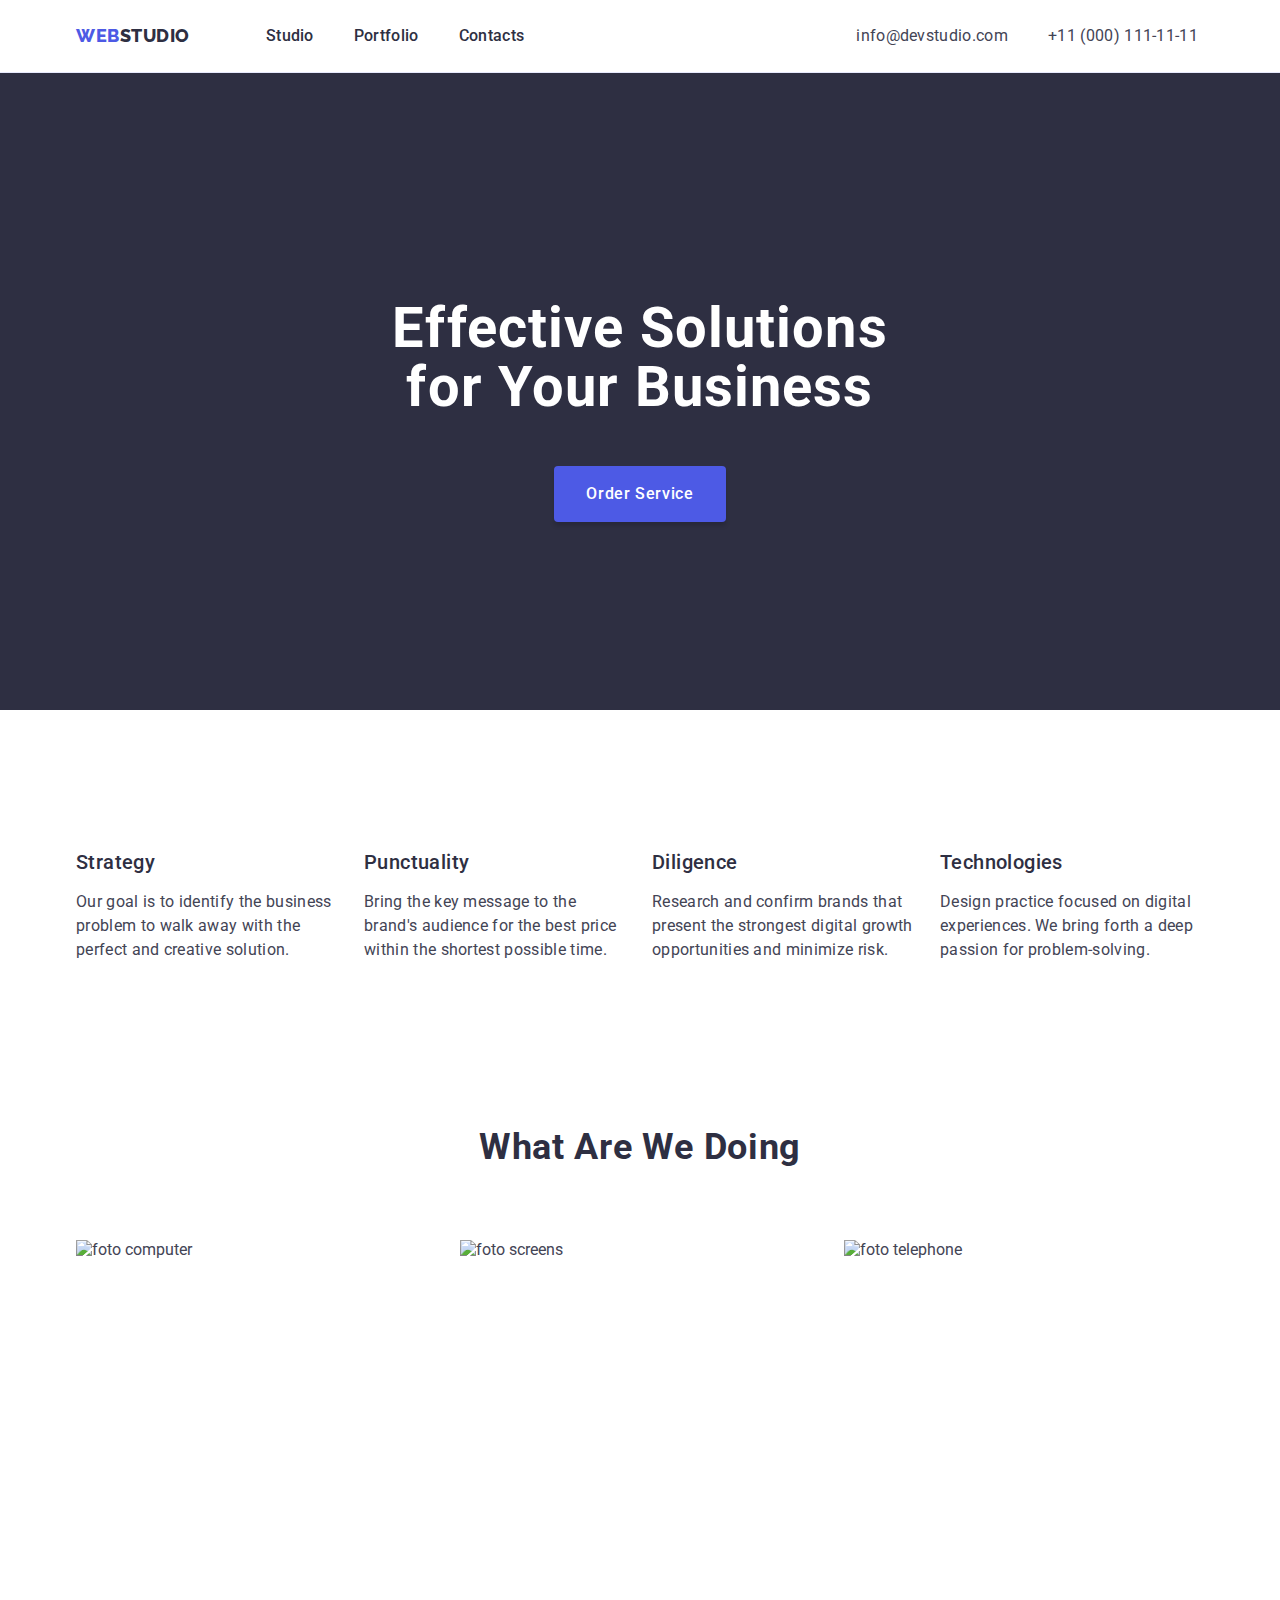
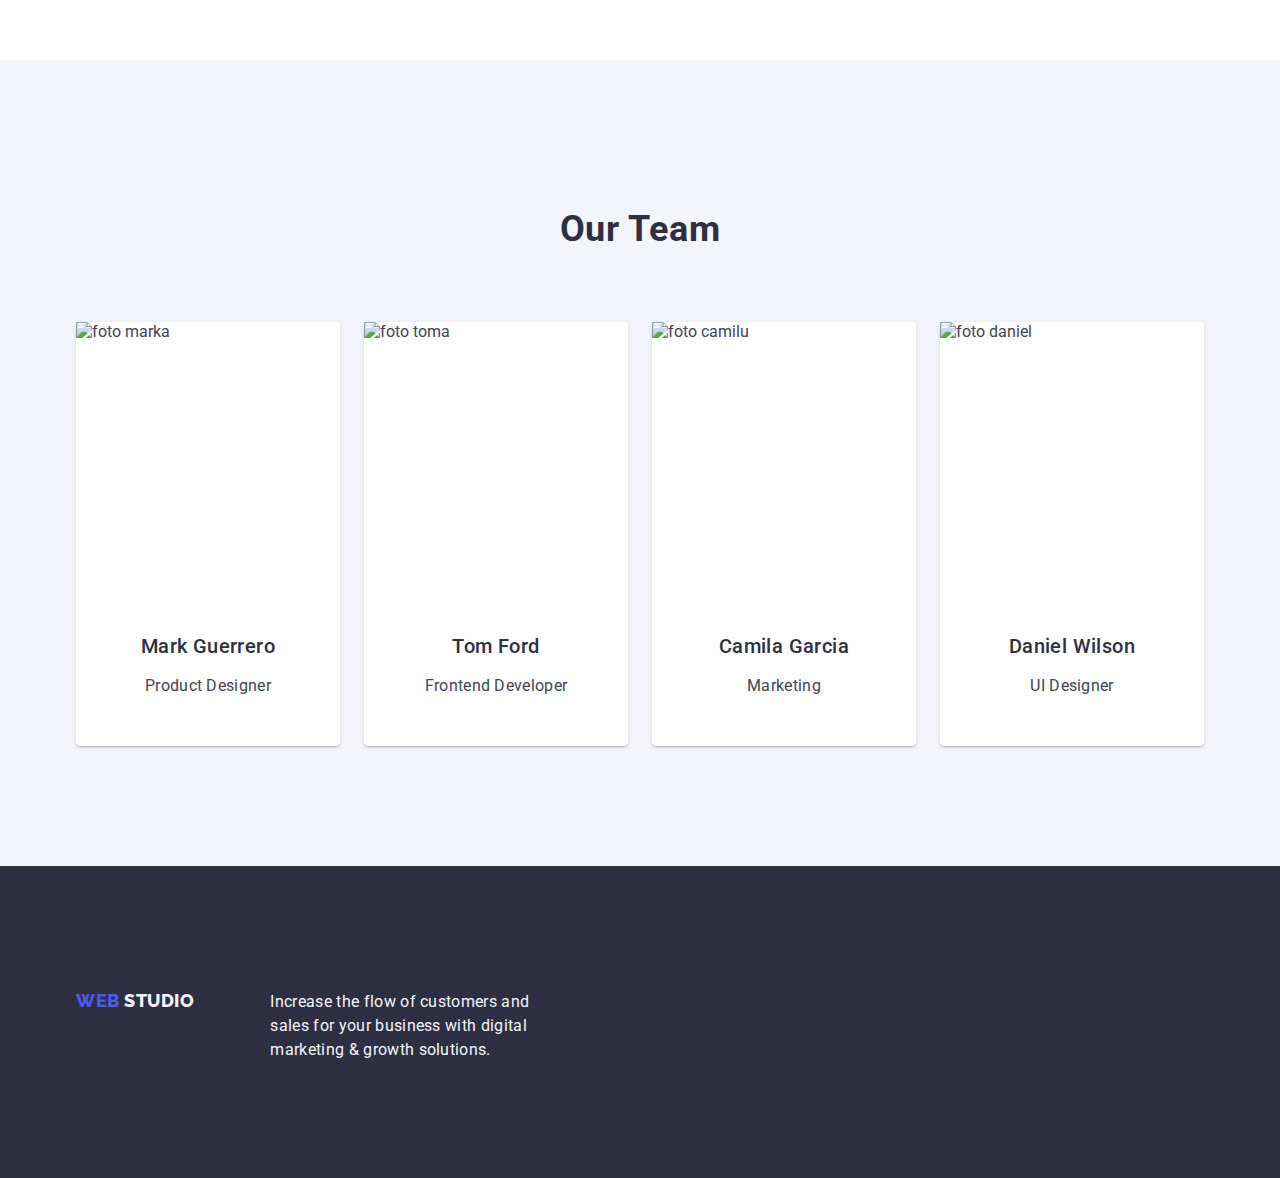
==== index.html @ 202933ac "footer hw4" ====
<!DOCTYPE html>
<html lang="en">
  <head>
    <meta charset="UTF-8" />
    <meta http-equiv="X-UA-Compatible" content="IE=edge" />
    <meta name="viewport" content="width=device-width, initial-scale=1.0" />
    <title>WebStudio</title>
    <link rel="preconnect" href="https://fonts.googleapis.com" />
    <link rel="preconnect" href="https://fonts.gstatic.com" crossorigin />
    <link
      href="https://fonts.googleapis.com/css2?family=Raleway:wght@800&family=Roboto:wght@400;500;700;900&display=swap"
      rel="stylesheet"
    />
    <link
      rel="stylesheet"
      href="https://cdnjs.cloudflare.com/ajax/libs/modern-normalize/1.1.0/modern-normalize.min.css"
      integrity="sha512-wpPYUAdjBVSE4KJnH1VR1HeZfpl1ub8YT/NKx4PuQ5NmX2tKuGu6U/JRp5y+Y8XG2tV+wKQpNHVUX03MfMFn9Q=="
      crossorigin="anonymous"
      referrerpolicy="no-referrer"
    />
    <link rel="stylesheet" href="./css/styles.css" />
  </head>
  <body>
    <!-- Header -->
    <header class="header">
      <div class="container flex">
        <nav class="header-nav">
          <a href="./index.html" class="nav-link link zmina"
            >Web <span class="logo-text logo-text-header">Studio</span>
          </a>
          <ul class="header-items list zmina">
            <li class="header-item">
              <a href="./index.html" class="header-link link zmina">Studio</a>
            </li>
            <li class="header-item">
              <a href="./portfolio.html" class="header-link link zmina">Portfolio</a>
            </li>
            <li class="header-item">
              <a class="header-link link" href="">Contacts</a>
            </li>
          </ul>
        </nav>
        <address class="adress zmina">
          <ul class="list-contact list">
            <li class="contact-item">
              <a href="mailto:info@devstudio.com" class="contact-link link" 
                >info@devstudio.com</a
              >
            </li>
            <li>
              <a href="tel:+110001111111" class="contact-link link"
                >+11 (000) 111-11-11</a
              >
            </li>
          </ul>
        </address>
      </div>
    </header>
    <!-- Unical content -->
    <main class="main-desk">
      <section class="main-section">
        <div class="container">
          <h1 class="main-title">Effective Solutions for Your Business</h1>
          <button class="main-btn" type="button">Order Service</button>
        </div>
      </section>
      <!-- Steps -->
      <section class="sections-steps">
        <div class="container">
          <!-- hiden h2 -->
          <h2 class="title-doing visually-hidden">Steps</h2>
          <ul class="steps-items list">
            <li class="steps-item list">
              <h3 class="title-steps">Strategy</h3>
              <p class="text">
                Our goal is to identify the business problem to walk away with
                the perfect and creative solution.
              </p>
            </li>
            <li class="steps-item list">
              <h3 class="title-steps">Punctuality</h3>
              <p class="text">
                Bring the key message to the brand's audience for the best price
                within the shortest possible time.
              </p>
            </li>
            <li class="steps-item list">
              <h3 class="title-steps">Diligence</h3>
              <p class="text">
                Research and confirm brands that present the strongest digital
                growth opportunities and minimize risk.
              </p>
            </li>
            <li class="steps-item list">
              <h3 class="title-steps">Technologies</h3>
              <p class="text">
                Design practice focused on digital experiences. We bring forth a
                deep passion for problem-solving.
              </p>
            </li>
          </ul>
        </div>
      </section>
      <!-- Doing -->
      <section class="sections-doing">
        <div class="container">
          <h2 class="title-doing">What are we doing</h2>
          <ul class="list-doing list">
            <li class="item-doing list">
              <img
                src="./images/gadjet/gadjet-computer.jpg"
                alt=" foto computer"
                width="360"
                height="300"
              />
            </li>
            <li class="item-doing list">
              <img
                src="./images/gadjet/gadjet-screen.jpg"
                alt="foto screens"
                width="360"
                height="300"
              />
            </li>
            <li class="item-doing list">
              <img
                src="./images/gadjet/gadjet-telephone.jpg"
                alt="foto telephone"
                width="360"
                height="300"
              />
            </li>
          </ul>
        </div>
      </section>
      <!-- Team -->
      <section class="section-team">
        <div class="container">
          <h2 class="title-team">Our Team</h2>
          <ul class="list-team list">
            <li class="item-team list">
              <img
                src="./images/team/mark-guerrero.jpg"
                alt="foto marka"
                width="264"
                height="260"
              />
              <div class="bloc-list-team">
                <h3 class="caption-team">Mark Guerrero</h3>
                <p class="profesion">Product Designer</p>
              </div>
            </li>
            <li class="item-team list">
              <img
                src="./images/team/tom-ford.jpg"
                alt="foto toma"
                width="264"
                height="260"
              />
              <div class="bloc-list-team">
                <h3 class="caption-team">Tom Ford</h3>
                <p class="profesion">Frontend Developer</p>
              </div>
            </li>
            <li class="item-team list">
              <img
                src="./images/team/camila-garcia.jpg"
                alt="foto camilu"
                width="264"
                height="260"
              />
              <div class="bloc-list-team">
                <h3 class="caption-team">Camila Garcia</h3>
                <p class="profesion">Marketing</p>
              </div>
            </li>
            <li class="item-team list">
              <img
                src="./images/team/daniel-wilson.jpg"
                alt="foto daniel"
                width="264"
                height="260"
              />
              <div class="bloc-list-team">
                <h3 class="caption-team">Daniel Wilson</h3>
                <p class="profesion">UI Designer</p>
              </div>
            </li>
          </ul>
        </div>
      </section>
    </main>
    <!-- Footer -->
    <footer class="footer">
      <div class="container footer-icon">
        <a class="nav-link link footer-modificate" href="./portfolio.html"
          >Web
          <span class="logo-text logo-text-footer footer-modificate"
            >Studio</span
          >
        </a>
        <p class="text-footer-link">
          Increase the flow of customers and sales for your business with
          digital marketing & growth solutions.
        </p>
      </div>
    </footer>
  </body>
</html>
---- css/styles.css ----
:root {
    --accent-link: #4d5ae5;
    --accent-white: #F4F4FD;
    --accent-hero-btn: #e7e9fc;
    --accent-footer-soc: #FFFFFF;
}


*,
*::before,
*::after {
    box-sizing: border-box;
}
/* У цієї блокової моделі властивості width і height встановлюють фінальні розміри елемента,
а не його області вмісту. Контент автоматично «стискається» таким чином,
щоб всередині контейнера ще помістилися padding і border. */

/* =============Reset style (margin and padding)============ */

body {
    margin: 0;
}


h1, h2, h3, h4, h5, h6, p, {
    margin: 0;
}


ul {
    margin: 0;
    padding: 0;
} 


img {
    display: block;
    max-width: 100%;
    height: auto;
}
    


/* ======================/ RESET  ============================ */


.link {
    text-decoration: none;
}


.list {
    list-style: none;
}


body {
font-family: 'Roboto', sans-serif;
text-decoration: none;
background-color: #FFFFFF;
color: #434455;
}


.adress {
    font-style: normal;
    margin-left: 332px;
}


.logo-text {
    font-family: 'Raleway',sans-serif;
    font-style: normal;
    font-weight: 800;
    font-size: 18px;
    line-height: 1.17;
    display: flex;
    align-items: center;
    letter-spacing: 0.03em;
    text-transform: uppercase;
}


.logo-text-header {
    color: #2E2F42;
}


.logo-text-footer {
    color: var(--accent-white);
}


.nav-link {
    font-family: 'Raleway',sans-serif;;
    font-style: normal;
    font-weight: 800;
    font-size: 18px;
    line-height: 1.17;
    display: flex;
    align-items: center;
    text-transform: uppercase;
    letter-spacing: 0.03em;
    color: #4D5AE5;
    margin-right: 76px;
    /*  pravka */
    padding-top: 24px;
    padding-bottom: 24px;
}

.zmina {
    padding-top: 24px;
    padding-bottom: 24px;
}

/* ===============Components============== */


/* =================/Components=========== */

/* =================Header================ */
.header {
    border-bottom: 1px solid #e7e9fc;
    box-shadow: 0px 2px 1px rgba(46, 47, 66, 0.08), 0px 1px 1px rgba(46, 47, 66, 0.16), 0px 1px 6px rgba(46, 47, 66, 0.08);
}

.header-nav {
    display: flex;
    align-items: center;
}
.header-link {
    font-style: normal;
    font-weight: 500;        
    font-size: 16px;
    line-height: 1.5;
    letter-spacing: 0.02em;
    color: #2E2F42;
}


.header-link:hover,
.header-link:focus {
    color: #404BBF;
}


.contact-link {
    font-style: normal;
    font-weight: 400;
    font-size: 16px;
    line-height: 1.5;
    letter-spacing: 0.02em;
    color: #434455;
}


.contact-link:hover,
.contact-link:focus {
    color: #404BBF;
}

.header-items {
    display: flex;
    gap: 40px;
}

.heder-item {
    width: calc((100% - 80px) / 3);
}

.list-contact {
    display: flex;
    gap: 40px;
}

/* ====================/Header============= */

/* ===========Steps========== */

.steps-items {
    background-color: #FFFFFF;
}


/* =========================Main====================== */

.main-section {
    background-color: #2e2f42;
    padding-top: 188px;
    padding-bottom: 188px;
}

.container {
    width: 1158px;
    margin: 0 auto;
    padding-left: 15px;
    padding-right: 15px;
    padding-bottom: 0;
    padding-top: 0;
}


.flex {
    display: flex;
    /* padding-top: 24px;
    padding-bottom: 24px; */
}

.main-title {
    font-family: 'Roboto';
    font-style: normal;
    font-weight: 700;
    font-size: 56px;
    line-height: 1.07;
    text-align: center;
    letter-spacing: 0.02em;
    color: #FFFFFF;
    margin-bottom: 48px;
    max-width: 496px;
    margin-right: auto;
    margin-left: auto;
}

.main-btn {
    font-family: "Roboto", sans-serif;
    font-style: normal;
    display: block;
    font-weight: 500;
    font-size: 16px;
    line-height: 1.5;
    display: block
    align-items: center;
    letter-spacing: 0.04em;
    background-color: #4D5AE5;
    color: #FFFFFF;
    cursor: pointer;
    margin-left: auto;
    margin-right: auto;
    padding: 16px 32px;
    box-shadow: 0px 4px 4px rgba(0, 0, 0, 0.15);
    border-radius: 4px;
    min-width: 169px;
    height: 56px;
    border: none;
    border-radius: 4px;
}

.main-btn:hover,
.main-btn:focus {
    background-color: #404BBF;
    color: #FFFFFF;
}

.title-steps {
    font-style: normal;
    font-weight: 500;
    font-size: 20px;
    line-height: 1.2;
    letter-spacing: 0.02em;
    color: #2E2F42;
}


.text {
    font-style: normal;
    font-weight: 400;
    font-size: 16px;
    line-height: 1.5;
    letter-spacing: 0.02em;
    color: #434455;
}


/* ============Sections 1====================== */

.sections-steps {
    padding-bottom: 120px;
    padding-top: 120px;
    padding-right: 0;
    padding-left: 0;
}

.steps-items {
    display: flex;
    gap: 24px;
}

.title-steps {
    margin-bottom: 8px;
}

.steps-item {
    width: calc((100% - 72px) / 4);
}

/*===================Hiden H2============ */

.visually-hidden {
    position: absolute;
    width: 1px;
    height: 1px;
    margin: -1px;
    border: 0;
    padding: 0;
    white-space: nowrap;
    clip-path: inset(100%);
    clip: rect(0 0 0 0);
    overflow: hidden;
}
/* ================= /Section 1============== */
/* =================== Section 2 - Doing=============== */

.sections-doing {
    padding-bottom: 120px;
}


.title-doing {
    font-style: normal;
    font-weight: 700;
    font-size: 36px;
    line-height: 1.11;
    text-align: center;
    letter-spacing: 0.02em;
    text-transform: capitalize;
    color: #2E2F42;
}
.title-doing {
    margin-bottom: 72px;
}

 .list-doing {
    display: flex;
    gap: 24px;
 }

 .item-doing {
    width: calc((100% - 48px) / 3);
    
 }

/* ================= sections Team================== */


.section-team {
    background-color: var(--accent-white);
    padding-top: 120px;
    padding-bottom: 120px;
}



.title-team {
    font-style: normal;
    font-weight: 700;
    font-size: 36px;
    line-height: 1.11;
    text-align: center;
    letter-spacing: 0.02em;
    text-transform: capitalize;
    color: #2E2F42;
    margin-bottom: 72px;

}

.list-team {
    display: flex;
    gap: 24px;
}


.item-team {
    background-color: #FFFFFF;
    width: calc((100% - 72px) / 4);
    box-shadow: 0px 1px 6px rgba(46, 47, 66, 0.08), 0px 1px 1px rgba(46, 47, 66, 0.16), 0px 2px 1px rgba(46, 47, 66, 0.08);
    border-radius: 0px 0px 4px 4px;
}


.bloc-list-team {
    padding-left: 16px;
    padding-right: 16px;
    padding-top: 32px;
    padding-bottom: 32px;
}

.caption-team {
    font-style: normal;
    font-weight: 500;
    font-size: 20px;
    line-height: 1.2;
    text-align: center;
    letter-spacing: 0.02em;
    color: #2E2F42;
    margin-bottom: 8px;
}


.profesion {
    font-style: normal;
    font-weight: 400;
    font-size: 16px;
    line-height: 1.5;
    text-align: center;
    letter-spacing: 0.02em;
    color: #434455;
}


/* ================ /Team ==============*/


.team {
    background-color: var(--accent-white);
}


/* ==========Footer============= */


.text-footer-link {
    font-weight: 400;
    font-size: 16px;
    line-height: 1.5;
    letter-spacing: 0.02em;
    color: var(--accent-white);
}


.footer-icon {
    display: flex;
    align-items: baseline;

}

.box-logo {
    margin-right: 120px;

}

.subtitle-soc {
    font-weight: 500;
    font-size: 16px;
    line-height: 1.5;
    letter-spacing: 0.02em;
    color: var(--accent-footer-soc);
    margin-bottom: 16px;
}

.soc-hub-list {
    display: flex;
    gap: 16px;
}

.soc-hub-item {
    width: 40px;
    height: 40px;
}

.soc-hub-link {
    width: 100%;
    height: 100%;
    background-color: var(--accent-link);
    border-radius: 50%;
    display: flex;
    align-items: center;
    justify-content: center;
}

.soc-hub-link:hover,
.soc-hub-link:focus {
    background-color: #31d0aa;
}

.soc-hub-icons {
    fill: var(--accent-white);
}

/* ====================== /Footer ========= */


/* =================PORTFOLIO============ */


.header {
    font-style: normal;
}


/* ===========Hero=========== */


.main-hero-btn {
    padding-top: 96px;
    padding-bottom: 120px;
}

.caption-text {
    font-family: 'Roboto',sans-serif;
    text-decoration: none;
    font-style: normal;
    font-weight: 500;
    font-size: 20px;
    line-height: 1.2;
    letter-spacing: 0.02em;
    color: #2E2F42;

}


.desk-list {
    font-family: 'Roboto',sans-serif;
    font-style: normal;
    font-weight: 400;
    font-size: 16px;
    line-height: 1.5;
    letter-spacing: 0.02em;
    color: #434455;
}


.hero-pages {
    text-decoration: none;
    display: flex;
    justify-content: center;
    gap: 24px;
    margin-bottom: 72px;
}


.hero-btn {
    font-family: "Roboto", sans-serif;
    font-style: normal;
    font-weight: 500;
    font-size: 16px;
    line-height: 1.5;
    display: flex;
    align-items: center;
    text-align: center;
    letter-spacing: 0.04em;
    background-color: var(--accent-white);
    color: var(--accent-link);
    cursor: pointer;
    padding: 12px 24px;
    border: 1px solid var(--accent-hero-btn);
    border-radius: 4px;
}


.hero-btn:hover,
.hero-btn:focus {
    background-color: #404BBF;
    color: #FFFFFF;
    border: 1px solid transparent;
}


.lists-apps {
    display: flex;
    flex-wrap: wrap;
    column-gap: 24px;
    row-gap: 48px;
}

.lists-apps-item {
    width: calc((100% - 48px) / 3);
}

.bloc-list-apps {
    padding: 32px 16px;
    border: 1px solid #e7e9fc;
    border-top: none;
}


.caption-text {
    margin-bottom: 8px;
}

.heding-text {
    font-weight: 500;
    font-size: 20px;
    line-height: 1.2;
    letter-spacing: 0.02em;
    color: #2E2F42;
}


.heading-subtitle {
    font-weight: 400;
    font-size: 16px;
    line-height: 24px;
    letter-spacing: 0.02em;
     color: #434455;
}


/* =======Footer======= */


.footer {
    background-color: #2e2f42;
    padding-top: 100px;
    padding-bottom: 100px;
}

.footer-modificate {
    display: inline-block;
    margin-bottom: 16px;
}

.text-footer-link {
    max-width: 264px;
}
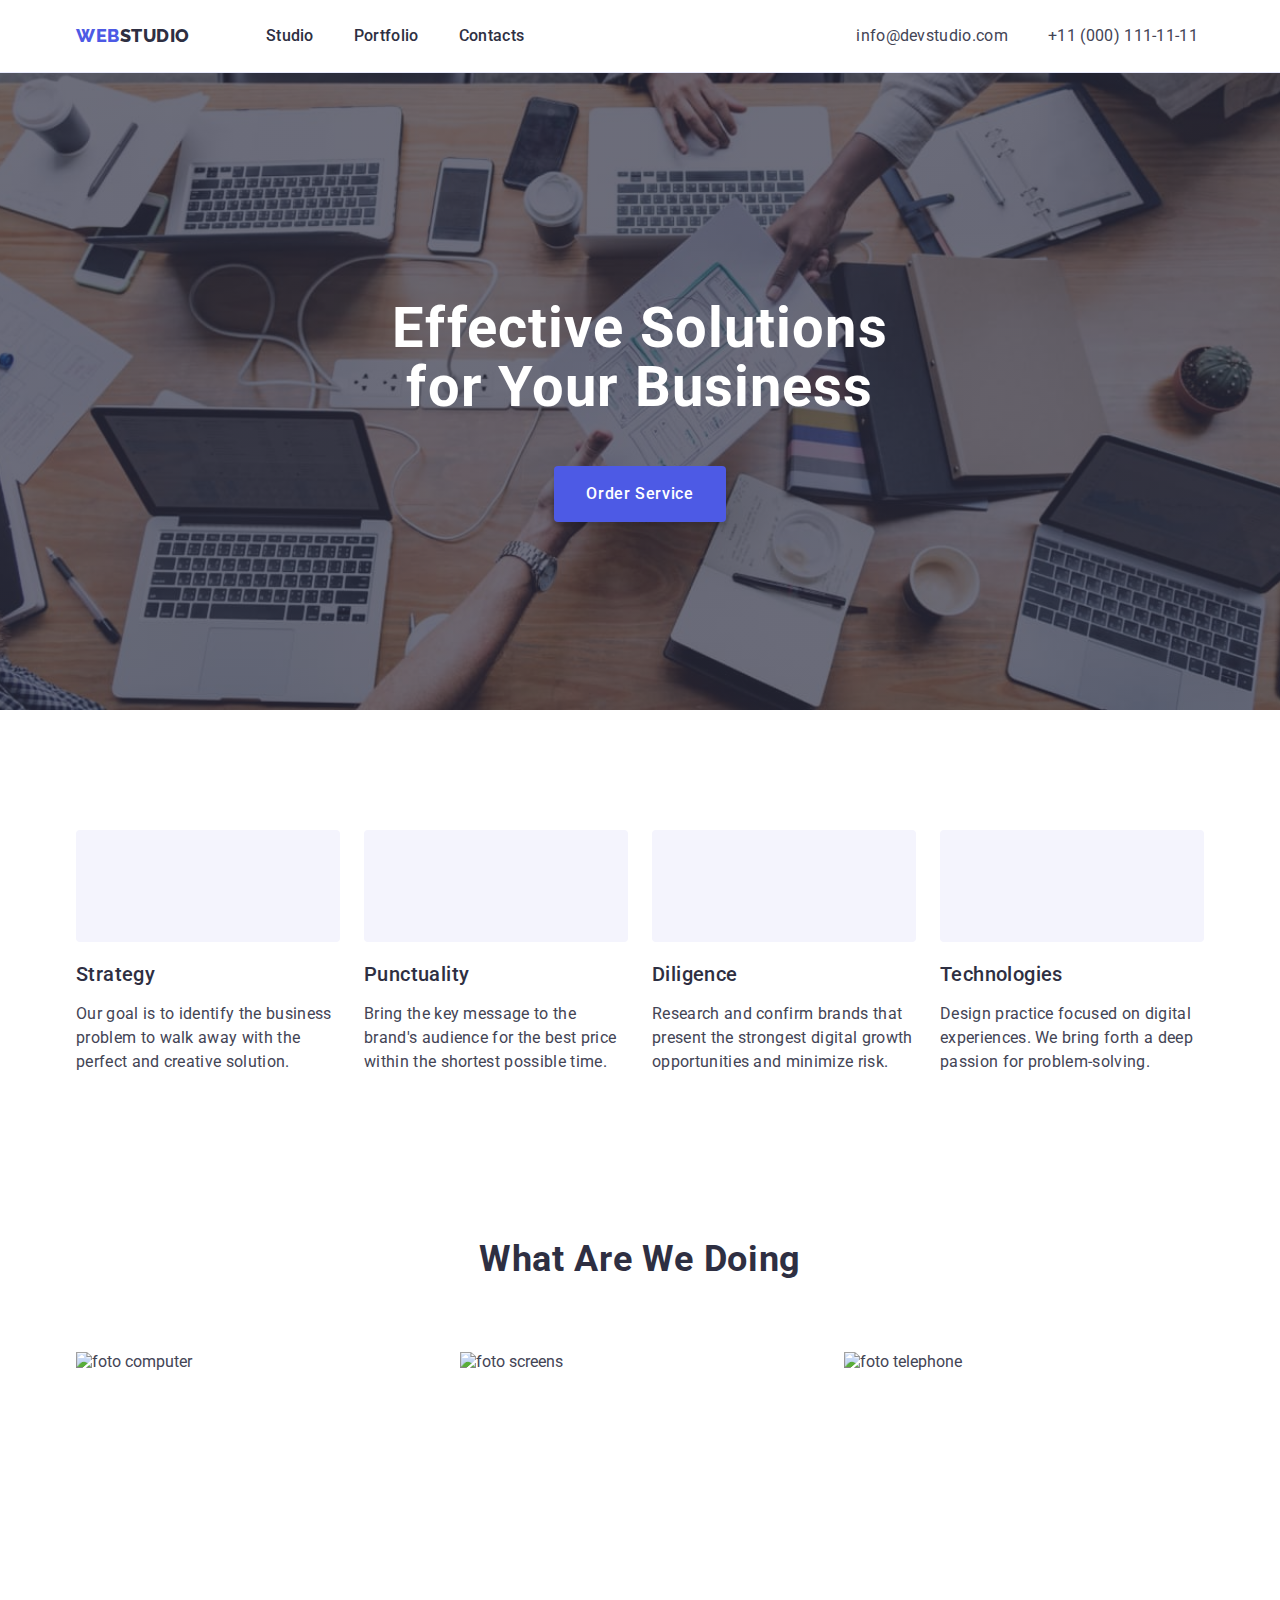
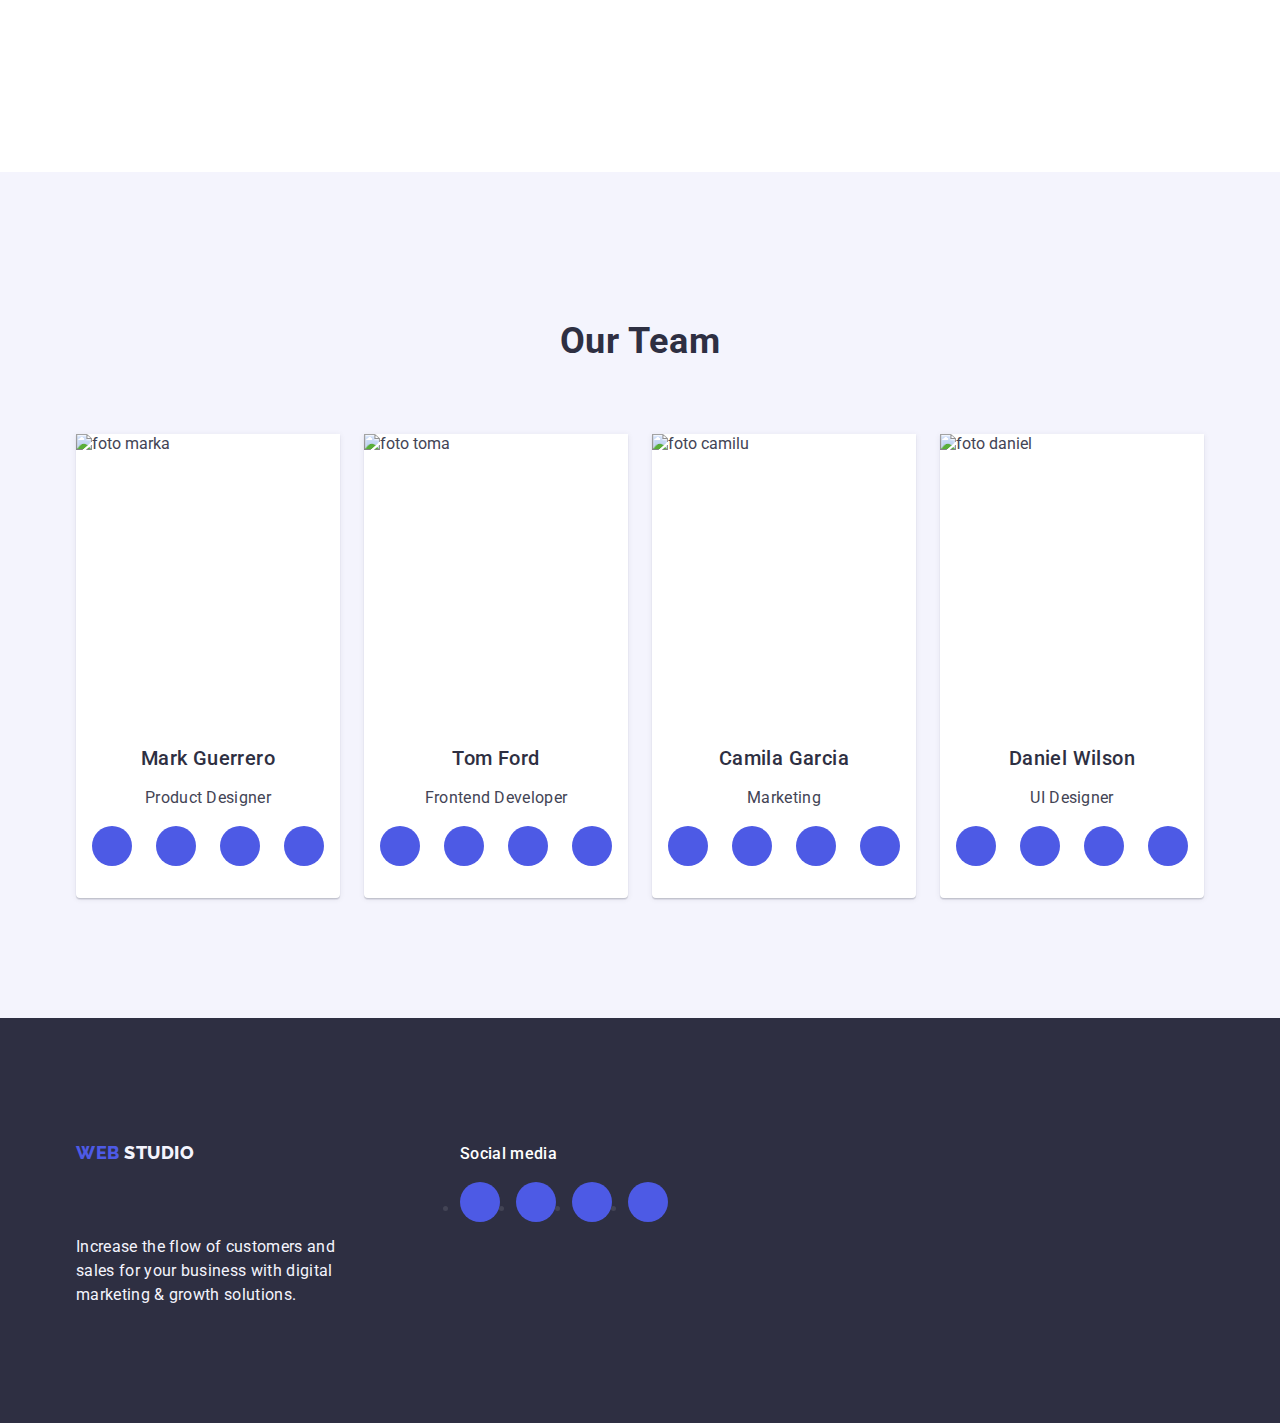
==== commit 89c81f21: "add our team icons" ====
--- a/index.html
+++ b/index.html
@@ -71,6 +71,11 @@
           <h2 class="title-doing visually-hidden">Steps</h2>
           <ul class="steps-items list">
             <li class="steps-item list">
+              <div class="box-steps-doing">
+                <svg width="64" height="64">
+                  <use href="./images/icons.svg#icon-antenna" ></use>
+                </svg>
+              </div>
               <h3 class="title-steps">Strategy</h3>
               <p class="text">
                 Our goal is to identify the business problem to walk away with
@@ -78,6 +83,11 @@
               </p>
             </li>
             <li class="steps-item list">
+              <div class="box-steps-doing">
+                <svg width="64" height="64">
+                  <use href="./images/icons.svg#icon-clock" ></use>
+                </svg>
+              </div>
               <h3 class="title-steps">Punctuality</h3>
               <p class="text">
                 Bring the key message to the brand's audience for the best price
@@ -85,6 +95,11 @@
               </p>
             </li>
             <li class="steps-item list">
+              <div class="box-steps-doing">
+                <svg width="64" height="64">
+                  <use href="./images/icons.svg#icon-diagram" ></use>
+                </svg>
+              </div>
               <h3 class="title-steps">Diligence</h3>
               <p class="text">
                 Research and confirm brands that present the strongest digital
@@ -92,6 +107,11 @@
               </p>
             </li>
             <li class="steps-item list">
+              <div class="box-steps-doing">
+                <svg width="64" height="64">
+                  <use href="./images/icons.svg#icon-astronaut" ></use>
+                </svg>
+              </div>
               <h3 class="title-steps">Technologies</h3>
               <p class="text">
                 Design practice focused on digital experiences. We bring forth a
@@ -148,6 +168,36 @@
               <div class="bloc-list-team">
                 <h3 class="caption-team">Mark Guerrero</h3>
                 <p class="profesion">Product Designer</p>
+                <ul class="items-social-hub list">
+                  <li class="item-social-hub">
+                    <a href="#" class="link-social-hub">
+                      <svg class="icon-soc-hub-team" width="16" height="16">
+                        <use href="./images/icons.svg#icon-instagram"></use>
+                      </svg>
+                    </a>
+                  </li>
+                  <li class="item-social-hub">
+                    <a href="#" class="link-social-hub">
+                      <svg class="icon-soc-hub-team" width="16" height="16">
+                        <use href="./images/icons.svg#icon-twitter"></use>
+                      </svg>
+                    </a>
+                  </li>
+                  <li class="item-social-hub">
+                    <a href="#" class="link-social-hub">
+                      <svg class="icon-soc-hub-team" width="16" height="16">
+                        <use href="./images/icons.svg#icon-facebook"></use>
+                      </svg>
+                    </a>
+                  </li>
+                  <li class="item-social-hub">
+                    <a href="#" class="link-social-hub">
+                      <svg class="icon-soc-hub-team" width="16" height="16">
+                        <use href="./images/icons.svg#icon-linkedin"></use>
+                      </svg>
+                    </a>
+                  </li>
+                </ul>
               </div>
             </li>
             <li class="item-team list">
@@ -160,6 +210,36 @@
               <div class="bloc-list-team">
                 <h3 class="caption-team">Tom Ford</h3>
                 <p class="profesion">Frontend Developer</p>
+                <ul class="items-social-hub list">
+                  <li class="item-social-hub">
+                    <a href="#" class="link-social-hub">
+                      <svg class="icon-soc-hub-team" width="16" height="16">
+                        <use href="./images/icons.svg#icon-instagram"></use>
+                      </svg>
+                    </a>
+                  </li>
+                  <li class="item-social-hub">
+                    <a href="#" class="link-social-hub">
+                      <svg class="icon-soc-hub-team" width="16" height="16">
+                        <use href="./images/icons.svg#icon-twitter"></use>
+                      </svg>
+                    </a>
+                  </li>
+                  <li class="item-social-hub">
+                    <a href="#" class="link-social-hub">
+                      <svg class="icon-soc-hub-team" width="16" height="16">
+                        <use href="./images/icons.svg#icon-facebook"></use>
+                      </svg>
+                    </a>
+                  </li>
+                  <li class="item-social-hub">
+                    <a href="#" class="link-social-hub">
+                      <svg class="icon-soc-hub-team" width="16" height="16">
+                        <use href="./images/icons.svg#icon-linkedin"></use>
+                      </svg>
+                    </a>
+                  </li>
+                </ul>
               </div>
             </li>
             <li class="item-team list">
@@ -172,6 +252,36 @@
               <div class="bloc-list-team">
                 <h3 class="caption-team">Camila Garcia</h3>
                 <p class="profesion">Marketing</p>
+                <ul class="items-social-hub list">
+                  <li class="item-social-hub">
+                    <a href="#" class="link-social-hub">
+                      <svg class="icon-soc-hub-team" width="16" height="16">
+                        <use href="./images/icons.svg#icon-instagram"></use>
+                      </svg>
+                    </a>
+                  </li>
+                  <li class="item-social-hub">
+                    <a href="#" class="link-social-hub">
+                      <svg class="icon-soc-hub-team" width="16" height="16">
+                        <use href="./images/icons.svg#icon-twitter"></use>
+                      </svg>
+                    </a>
+                  </li>
+                  <li class="item-social-hub">
+                    <a href="#" class="link-social-hub">
+                      <svg class="icon-soc-hub-team" width="16" height="16">
+                        <use href="./images/icons.svg#icon-facebook"></use>
+                      </svg>
+                    </a>
+                  </li>
+                  <li class="item-social-hub">
+                    <a href="#" class="link-social-hub">
+                      <svg class="icon-soc-hub-team" width="16" height="16">
+                        <use href="./images/icons.svg#icon-linkedin"></use>
+                      </svg>
+                    </a>
+                  </li>
+                </ul>
               </div>
             </li>
             <li class="item-team list">
@@ -184,6 +294,36 @@
               <div class="bloc-list-team">
                 <h3 class="caption-team">Daniel Wilson</h3>
                 <p class="profesion">UI Designer</p>
+                <ul class="items-social-hub list">
+                  <li class="item-social-hub">
+                    <a href="#" class="link-social-hub">
+                      <svg class="icon-soc-hub-team" width="16" height="16">
+                        <use href="./images/icons.svg#icon-instagram"></use>
+                      </svg>
+                    </a>
+                  </li>
+                  <li class="item-social-hub">
+                    <a href="#" class="link-social-hub">
+                      <svg class="icon-soc-hub-team" width="16" height="16">
+                        <use href="./images/icons.svg#icon-twitter"></use>
+                      </svg>
+                    </a>
+                  </li>
+                  <li class="item-social-hub">
+                    <a href="#" class="link-social-hub">
+                      <svg class="icon-soc-hub-team" width="16" height="16">
+                        <use href="./images/icons.svg#icon-facebook"></use>
+                      </svg>
+                    </a>
+                  </li>
+                  <li class="item-social-hub">
+                    <a href="#" class="link-social-hub">
+                      <svg class="icon-soc-hub-team" width="16" height="16">
+                        <use href="./images/icons.svg#icon-linkedin"></use>
+                      </svg>
+                    </a>
+                  </li>
+                </ul>
               </div>
             </li>
           </ul>
@@ -193,7 +333,8 @@
     <!-- Footer -->
     <footer class="footer">
       <div class="container footer-icon">
-        <a class="nav-link link footer-modificate" href="./portfolio.html"
+        <div class="box-logo">
+          <a class="nav-link link footer-modificate" href="./portfolio.html"
           >Web
           <span class="logo-text logo-text-footer footer-modificate"
             >Studio</span
@@ -203,6 +344,42 @@
           Increase the flow of customers and sales for your business with
           digital marketing & growth solutions.
         </p>
+        </div>
+        <div class="box-soc-hub">
+          <p class="subtitle-soc">Social media</p>
+          <ul class="soc-hub-list">
+            <li class="soc-hub-item">
+              <a href="#" class="soc-hub-link">
+                <svg class="soc-hub-icons" width="24" height="24">
+                  <use href="./images/icons.svg#icon-instagram" />
+                </svg>
+              </a>
+            </li>
+            <li class="soc-hub-item">
+              <a href="#" class="soc-hub-link">
+                <svg class="soc-hub-icons" width="24" height="24">
+                  <use href="./images/icons.svg#icon-twitter" />
+                </svg>
+              </a>
+            </li>
+            <li class="soc-hub-item">
+              <a href="#" class="soc-hub-link">
+                <svg class="soc-hub-icons" width="24" height="24">
+                  <use href="./images/icons.svg#icon-facebook" />
+                </svg>
+              </a>
+            </li>
+            <li class="soc-hub-item">
+              <a href="#" class="soc-hub-link">
+                <svg class="soc-hub-icons" width="24" height="24">
+                  <use href="./images/icons.svg#icon-linkedin" />
+                </svg>
+              </a>
+            </li>
+          </ul>
+
+        </div>
+        
       </div>
     </footer>
   </body>
--- a/css/styles.css
+++ b/css/styles.css
@@ -188,6 +188,14 @@
     background-color: #2e2f42;
     padding-top: 188px;
     padding-bottom: 188px;
+    background-image: linear-gradient(rgba(46, 47, 66, 0.7), rgba(46, 47, 66, 0.7)), url(../images/people-office.jpg);
+    max-width: 1440px;
+    background-repeat: no-repeat;
+    background-position: center;
+    background-size: cover;
+    /* position: absolute; */
+    /* left: 0px;
+    top: 72px; */
 }
 
 .container {
@@ -280,6 +288,16 @@
     padding-left: 0;
 }
 
+.box-steps-doing {
+    display: flex;
+    align-items: center;
+    justify-content: center;
+    height: 112px;
+    background-color: #f4f4fd;
+    border-radius: 4px;
+    margin-bottom: 8px;
+}
+
 .steps-items {
     display: flex;
     gap: 24px;
@@ -348,6 +366,28 @@
     padding-bottom: 120px;
 }
 
+.bloc-list-team {
+    padding: 32px 0;
+}
+
+.item-social-hub {
+    width: 40px;
+    height: 40px;
+}
+
+.link-social-hub {
+    width: 100%;
+    height: 100%;
+    background-color: var(--accent-link);
+    border-radius: 50%;
+    display: flex;
+    align-items: center;
+    justify-content: center;
+}
+.link-social-hub:hover,
+.link-social-hub:focus {
+    background-color: #404bbf;
+}
 
 
 .title-team {
@@ -376,12 +416,23 @@
     border-radius: 0px 0px 4px 4px;
 }
 
+.items-social-hub {
+    display: flex;
+    justify-content: center;
+    gap: 24px;
+
+}
+
 
 .bloc-list-team {
     padding-left: 16px;
     padding-right: 16px;
     padding-top: 32px;
     padding-bottom: 32px;
+}
+
+.icon-soc-hub-team {
+    fill: var(--accent-white);
 }
 
 .caption-team {
@@ -552,6 +603,16 @@
     background-color: #404BBF;
     color: #FFFFFF;
     border: 1px solid transparent;
+    box-shadow: 0px 3px 1px rgba(0, 0, 0, 0.1), 0px 2px 1px rgba(0, 0, 0, 0.08), 0px 2px 2px rgba(0, 0, 0, 0.12);
+}
+
+.hero-links {
+    display: block;
+}
+
+.hero-links:hover,
+.hero-links:focus {
+    box-shadow: 0px 1px 6px rgba(46, 47, 66, 0.08), 0px 1px 1px rgba(46, 47, 66, 0.16), 0px 2px 1px rgba(46, 47, 66, 0.08);
 }
 
 
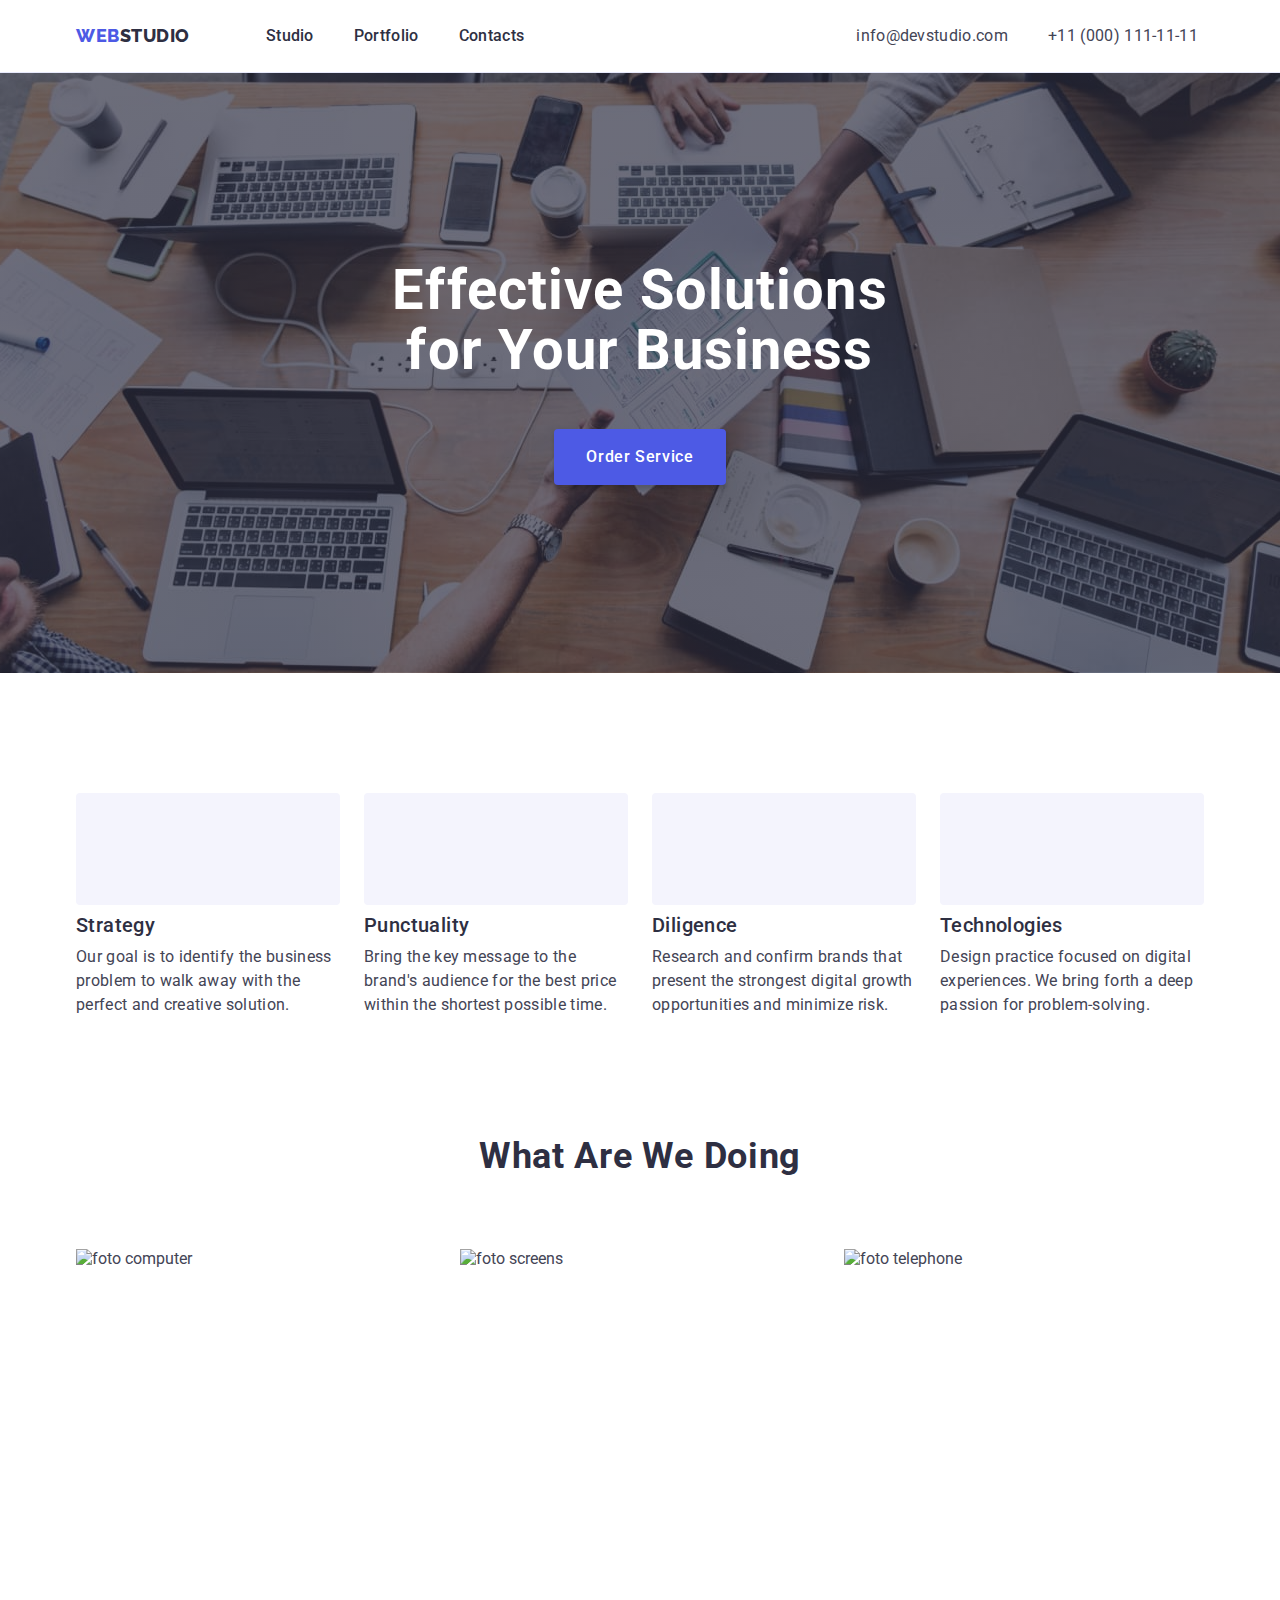
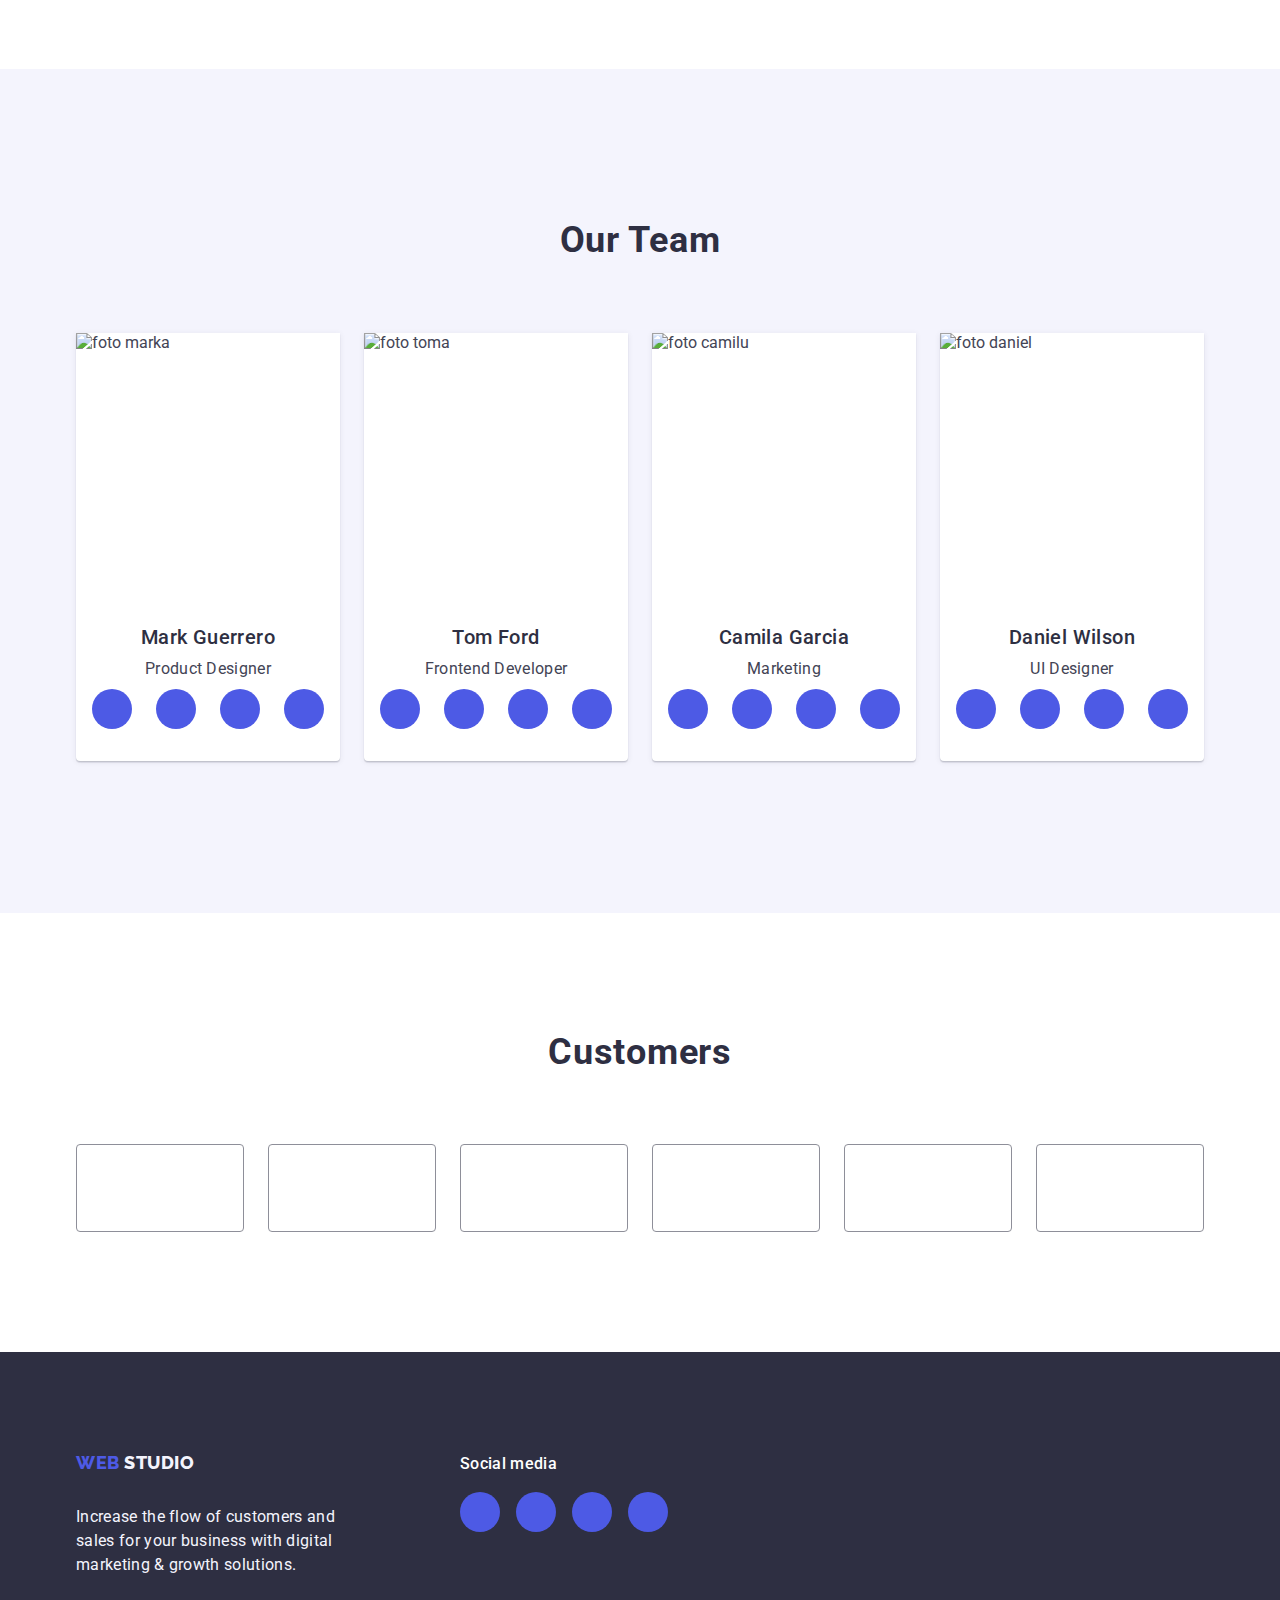
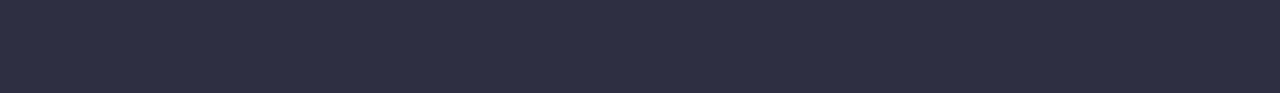
==== commit 3a01b4b4: "footer" ====
--- a/index.html
+++ b/index.html
@@ -33,7 +33,9 @@
               <a href="./index.html" class="header-link link zmina">Studio</a>
             </li>
             <li class="header-item">
-              <a href="./portfolio.html" class="header-link link zmina">Portfolio</a>
+              <a href="./portfolio.html" class="header-link link zmina"
+                >Portfolio</a
+              >
             </li>
             <li class="header-item">
               <a class="header-link link" href="">Contacts</a>
@@ -43,7 +45,7 @@
         <address class="adress zmina">
           <ul class="list-contact list">
             <li class="contact-item">
-              <a href="mailto:info@devstudio.com" class="contact-link link" 
+              <a href="mailto:info@devstudio.com" class="contact-link link"
                 >info@devstudio.com</a
               >
             </li>
@@ -73,7 +75,7 @@
             <li class="steps-item list">
               <div class="box-steps-doing">
                 <svg width="64" height="64">
-                  <use href="./images/icons.svg#icon-antenna" ></use>
+                  <use href="./images/icons.svg#icon-antenna"></use>
                 </svg>
               </div>
               <h3 class="title-steps">Strategy</h3>
@@ -85,7 +87,7 @@
             <li class="steps-item list">
               <div class="box-steps-doing">
                 <svg width="64" height="64">
-                  <use href="./images/icons.svg#icon-clock" ></use>
+                  <use href="./images/icons.svg#icon-clock"></use>
                 </svg>
               </div>
               <h3 class="title-steps">Punctuality</h3>
@@ -97,7 +99,7 @@
             <li class="steps-item list">
               <div class="box-steps-doing">
                 <svg width="64" height="64">
-                  <use href="./images/icons.svg#icon-diagram" ></use>
+                  <use href="./images/icons.svg#icon-diagram"></use>
                 </svg>
               </div>
               <h3 class="title-steps">Diligence</h3>
@@ -109,7 +111,7 @@
             <li class="steps-item list">
               <div class="box-steps-doing">
                 <svg width="64" height="64">
-                  <use href="./images/icons.svg#icon-astronaut" ></use>
+                  <use href="./images/icons.svg#icon-astronaut"></use>
                 </svg>
               </div>
               <h3 class="title-steps">Technologies</h3>
@@ -155,7 +157,7 @@
       </section>
       <!-- Team -->
       <section class="section-team">
-        <div class="container">
+        <div class="container padding">
           <h2 class="title-team">Our Team</h2>
           <ul class="list-team list">
             <li class="item-team list">
@@ -325,6 +327,55 @@
                   </li>
                 </ul>
               </div>
+            </li>
+          </ul>
+        </div>
+      </section>
+      <section class="section-icons">
+        <div class="container">
+          <h2 class="title-customers">Customers</h2>
+          <ul class="list-customers list">
+            <li class="item-customers">
+              <a href="#" class="link-customers">
+                <svg class="icons-customers" width="104" height="56">
+                  <use href="./images/icons.svg#icon-Logo"></use>
+                </svg>
+              </a>
+            </li>
+            <li class="item-customers">
+              <a href="#" class="link-customers">
+                <svg class="icons-customers" width="104" height="56">
+                  <use href="./images/icons.svg#icon-Logo-1"></use>
+                </svg>
+              </a>
+            </li>
+            <li class="item-customers">
+              <a href="#" class="link-customers">
+                <svg class="icons-customers" width="104" height="56">
+                  <use href="./images/icons.svg#icon-Logo-2"></use>
+                </svg>
+              </a>
+            </li>
+            <li class="item-customers">
+              <a href="#" class="link-customers">
+                <svg class="icons-customers" width="104" height="56">
+                  <use href="./images/icons.svg#icon-Logo-3"></use>
+                </svg>
+              </a>
+            </li>
+            <li class="item-customers">
+              <a href="#" class="link-customers">
+                <svg class="icons-customers" width="104" height="56">
+                  <use href="./images/icons.svg#icon-Logo-4"></use>
+                </svg>
+              </a>
+            </li>
+            <li class="item-customers">
+              <a href="#" class="link-customers">
+                <svg class="icons-customers" width="104" height="56">
+                  <use href="./images/icons.svg#icon-Logo-5"></use>
+                </svg>
+              </a>
             </li>
           </ul>
         </div>
@@ -334,20 +385,20 @@
     <footer class="footer">
       <div class="container footer-icon">
         <div class="box-logo">
-          <a class="nav-link link footer-modificate" href="./portfolio.html"
-          >Web
-          <span class="logo-text logo-text-footer footer-modificate"
-            >Studio</span
-          >
-        </a>
-        <p class="text-footer-link">
-          Increase the flow of customers and sales for your business with
-          digital marketing & growth solutions.
-        </p>
+          <a class="nav-link-footer link footer-modificate" href="./portfolio.html"
+            >Web
+            <span class="logo-text logo-text-footer footer-modificate"
+              >Studio</span
+            >
+          </a>
+          <p class="text-footer-link">
+            Increase the flow of customers and sales for your business with
+            digital marketing & growth solutions.
+          </p>
         </div>
         <div class="box-soc-hub">
           <p class="subtitle-soc">Social media</p>
-          <ul class="soc-hub-list">
+          <ul class="soc-hub-list list">
             <li class="soc-hub-item">
               <a href="#" class="soc-hub-link">
                 <svg class="soc-hub-icons" width="24" height="24">
@@ -377,9 +428,7 @@
               </a>
             </li>
           </ul>
-
-        </div>
-        
+        </div>
       </div>
     </footer>
   </body>
--- a/css/styles.css
+++ b/css/styles.css
@@ -3,6 +3,8 @@
     --accent-white: #F4F4FD;
     --accent-hero-btn: #e7e9fc;
     --accent-footer-soc: #FFFFFF;
+    --accent-title-customers: #2e2f42;
+    --accent-link-custumers: #8e8f99;
 }
 
 
@@ -22,7 +24,7 @@
 }
 
 
-h1, h2, h3, h4, h5, h6, p, {
+h1, h2, h3, h4, h5, h6, p {
     margin: 0;
 }
 
@@ -39,7 +41,6 @@
     height: auto;
 }
     
-
 
 /* ======================/ RESET  ============================ */
 
@@ -65,6 +66,8 @@
 .adress {
     font-style: normal;
     margin-left: 332px;
+    padding-top: 24px;
+    padding-bottom: 24px;
 }
 
 
@@ -103,15 +106,10 @@
     letter-spacing: 0.03em;
     color: #4D5AE5;
     margin-right: 76px;
-    /*  pravka */
     padding-top: 24px;
     padding-bottom: 24px;
 }
 
-.zmina {
-    padding-top: 24px;
-    padding-bottom: 24px;
-}
 
 /* ===============Components============== */
 
@@ -135,6 +133,8 @@
     line-height: 1.5;
     letter-spacing: 0.02em;
     color: #2E2F42;
+    padding-top: 24px;
+    padding-bottom: 24px;
 }
 
 
@@ -162,6 +162,8 @@
 .header-items {
     display: flex;
     gap: 40px;
+    padding-top: 24px;
+    padding-bottom: 24px;
 }
 
 .heder-item {
@@ -190,12 +192,14 @@
     padding-bottom: 188px;
     background-image: linear-gradient(rgba(46, 47, 66, 0.7), rgba(46, 47, 66, 0.7)), url(../images/people-office.jpg);
     max-width: 1440px;
+    /* height: 600px; */
     background-repeat: no-repeat;
     background-position: center;
     background-size: cover;
     /* position: absolute; */
     /* left: 0px;
     top: 72px; */
+    margin: 0 auto;
 }
 
 .container {
@@ -357,7 +361,7 @@
     
  }
 
-/* ================= sections Team================== */
+/* ================= sections Team  ================== */
 
 
 .section-team {
@@ -368,6 +372,8 @@
 
 .bloc-list-team {
     padding: 32px 0;
+    /* padding-top: 32px;
+    padding-bottom: 32px; */
 }
 
 .item-social-hub {
@@ -420,7 +426,6 @@
     display: flex;
     justify-content: center;
     gap: 24px;
-
 }
 
 
@@ -431,6 +436,11 @@
     padding-bottom: 32px;
 }
 
+.padding {
+    padding-top: 32px;
+    padding-bottom: 32px;
+}
+
 .icon-soc-hub-team {
     fill: var(--accent-white);
 }
@@ -455,18 +465,82 @@
     text-align: center;
     letter-spacing: 0.02em;
     color: #434455;
-}
-
-
-/* ================ /Team ==============*/
-
+    margin-bottom: 8px;
+}
 
 .team {
     background-color: var(--accent-white);
 }
 
+/* ================ /Team ==============*/
+
+/* ==================  Sections icons  ============== */
+
+.section-icons {
+    padding: 120px 0 120px;
+}
+
+.title-customers {
+    font-size: 36px;
+    line-height: 1.1;
+    color: var(--accent-title-customers);
+    margin-bottom: 72px;
+    text-align: center;
+    letter-spacing: 0.02em;
+    text-transform: capitalize;
+}
+
+.link-customers {
+    width: 100%;
+    height: 100%;
+    border: 1px solid #8e8f99;
+    border-radius: 4px;
+    display: flex;
+    align-items: center;
+    justify-content: center;
+    color: var(--accent-link-custumers);
+}
+
+.link-customers:hover,
+.link-customers:focus {
+    border-color: #404bbf;
+    color: #404bbf;
+}
+
+.list-customers {
+    display: flex;
+    gap: 24px;
+}
+
+.list-customers {
+    height: 88px;
+}
+
+.item-customers {
+    width: calc((100% - 120px) / 6);
+}
+
+.icons-customers {
+    fill: currentColor;
+}
 
 /* ==========Footer============= */
+
+
+.nav-link-footer {
+    font-family: 'Raleway', sans-serif;
+    ;
+    font-style: normal;
+    font-weight: 800;
+    font-size: 18px;
+    line-height: 1.17;
+    display: flex;
+    align-items: center;
+    text-transform: uppercase;
+    letter-spacing: 0.03em;
+    color: #4D5AE5;
+    margin-right: 76px;
+}
 
 
 .text-footer-link {
@@ -475,6 +549,7 @@
     line-height: 1.5;
     letter-spacing: 0.02em;
     color: var(--accent-white);
+    margin-bottom: 16px;
 }
 
 
@@ -495,6 +570,9 @@
     line-height: 1.5;
     letter-spacing: 0.02em;
     color: var(--accent-footer-soc);
+    margin-bottom: 16px;
+}
+.text-footer-link {
     margin-bottom: 16px;
 }
 
@@ -529,8 +607,9 @@
 
 /* ====================== /Footer ========= */
 
-
-/* =================PORTFOLIO============ */
+/* ========================================================== */
+
+/* =================   PORTFOLIO  ============ */
 
 
 .header {
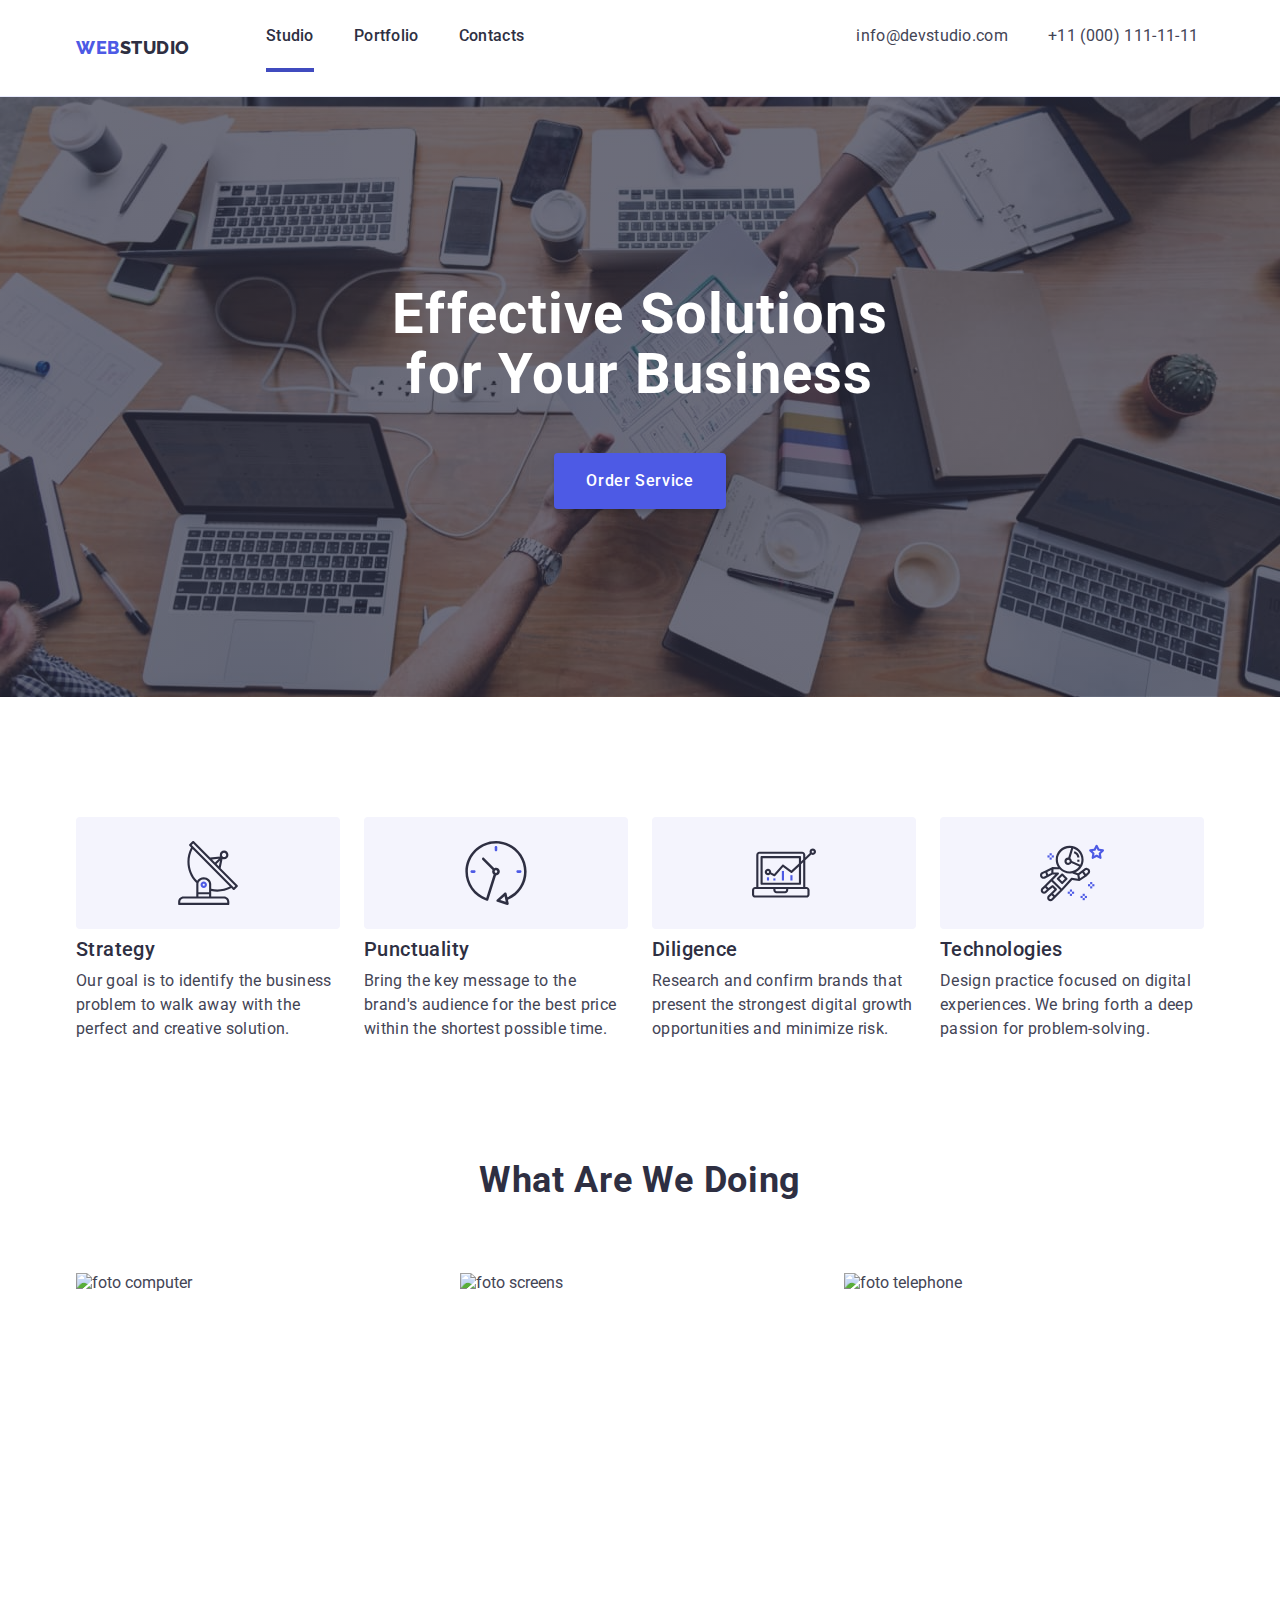
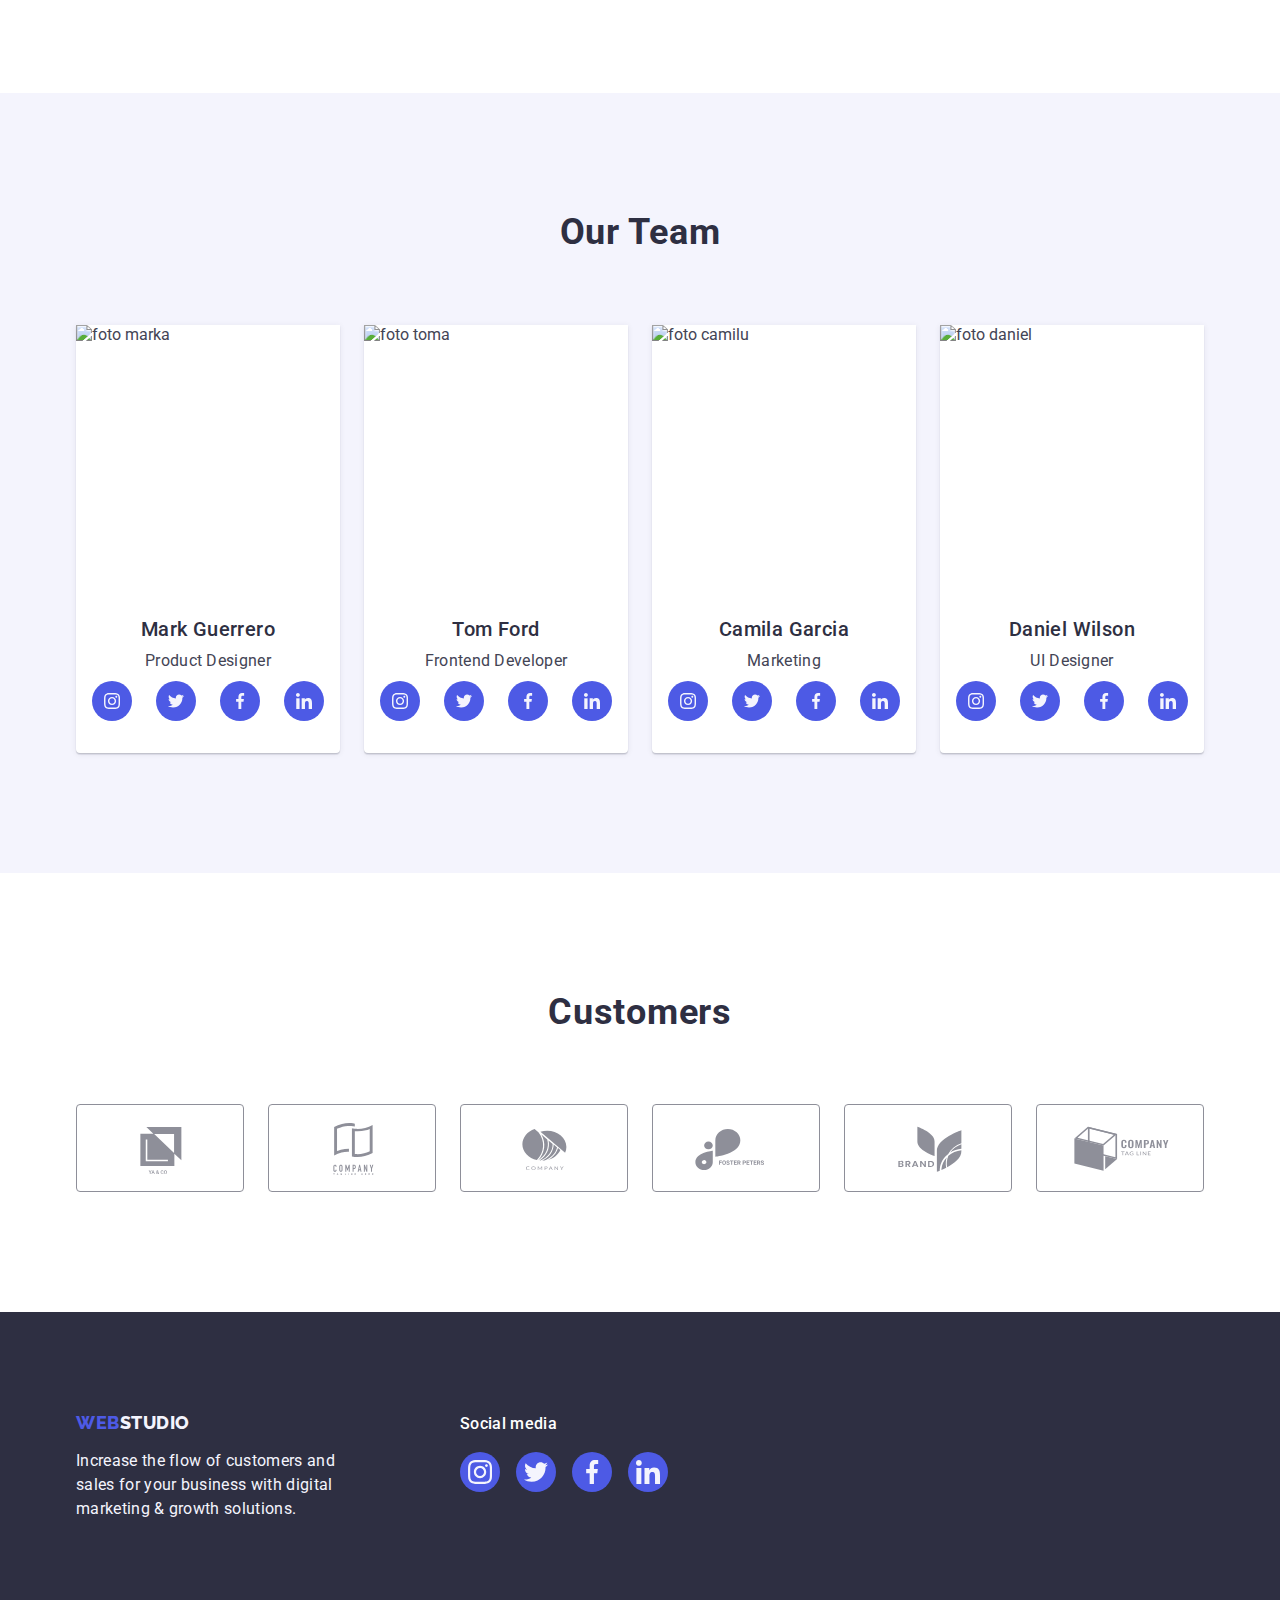
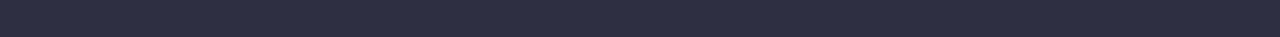
==== commit 823d51e7: "home work 5" ====
--- a/index.html
+++ b/index.html
@@ -25,12 +25,12 @@
     <header class="header">
       <div class="container flex">
         <nav class="header-nav">
-          <a href="./index.html" class="nav-link link zmina"
-            >Web <span class="logo-text logo-text-header">Studio</span>
+          <a href="./index.html" class="header-logo logo link zmina"
+            >Web<span class="logo-text logo-text-header">Studio</span>
           </a>
           <ul class="header-items list zmina">
             <li class="header-item">
-              <a href="./index.html" class="header-link link zmina">Studio</a>
+              <a href="./index.html" class="header-link link zmina psevdo-studio">Studio</a>
             </li>
             <li class="header-item">
               <a href="./portfolio.html" class="header-link link zmina"
@@ -63,7 +63,7 @@
       <section class="main-section">
         <div class="container">
           <h1 class="main-title">Effective Solutions for Your Business</h1>
-          <button class="main-btn" type="button">Order Service</button>
+          <button class="main-btn" type="button" data-modal-open>Order Service</button>
         </div>
       </section>
       <!-- Steps -->
@@ -157,7 +157,7 @@
       </section>
       <!-- Team -->
       <section class="section-team">
-        <div class="container padding">
+        <div class="container">
           <h2 class="title-team">Our Team</h2>
           <ul class="list-team list">
             <li class="item-team list">
@@ -385,9 +385,8 @@
     <footer class="footer">
       <div class="container footer-icon">
         <div class="box-logo">
-          <a class="nav-link-footer link footer-modificate" href="./portfolio.html"
-            >Web
-            <span class="logo-text logo-text-footer footer-modificate"
+          <a class="logo link footer-modificate" href="./portfolio.html"
+            >Web<span class="logo-text logo-text-footer footer-modificate"
               >Studio</span
             >
           </a>
@@ -431,5 +430,15 @@
         </div>
       </div>
     </footer>
+
+    <div class="backdrop is-hidden" data-modal>
+      <div class="modal">
+        <button type="button" class="modal-close-btn" data-modal-close>
+          <svg class="modal-close-btn-icon" width="8" height="8">
+            <use href="./images/icons.svg#icon-close-modal"></use>
+          </svg>
+        </button></div>
+    </div>
+    <script src="./js/modal.js"></script>
   </body>
 </html>
--- a/css/styles.css
+++ b/css/styles.css
@@ -5,6 +5,9 @@
     --accent-footer-soc: #FFFFFF;
     --accent-title-customers: #2e2f42;
     --accent-link-custumers: #8e8f99;
+    --accent-act-btn-close-modal: #404BBF;
+    
+    --transition-dur-and-func: 250ms cubic-bezier(0.4, 0, 0.2, 1);
 }
 
 
@@ -34,7 +37,9 @@
     padding: 0;
 } 
 
-
+button {
+    cursor: pointer;
+}
 img {
     display: block;
     max-width: 100%;
@@ -94,8 +99,8 @@
 }
 
 
-.nav-link {
-    font-family: 'Raleway',sans-serif;;
+.header-logo {
+    /* font-family: 'Raleway',sans-serif;;
     font-style: normal;
     font-weight: 800;
     font-size: 18px;
@@ -104,10 +109,31 @@
     align-items: center;
     text-transform: uppercase;
     letter-spacing: 0.03em;
-    color: #4D5AE5;
+    color: #4D5AE5; */
     margin-right: 76px;
     padding-top: 24px;
     padding-bottom: 24px;
+}
+
+/* ================== Psevdoelement============== */
+
+.psevdo-studio::after {
+    display: flex;
+    align-items: center;
+    width: 48px;
+    height: 4px;
+    background-color: #404BBF;
+    content: '';
+    margin-top: 20px;
+}
+.psevdo-portfolio::after {
+    display: flex;
+    align-items: center;
+    width: 66px;
+    height: 4px;
+    background-color: #404BBF;
+    content: '';
+    margin-top: 20px;
 }
 
 
@@ -430,16 +456,10 @@
 
 
 .bloc-list-team {
-    padding-left: 16px;
-    padding-right: 16px;
     padding-top: 32px;
     padding-bottom: 32px;
 }
 
-.padding {
-    padding-top: 32px;
-    padding-bottom: 32px;
-}
 
 .icon-soc-hub-team {
     fill: var(--accent-white);
@@ -527,9 +547,8 @@
 /* ==========Footer============= */
 
 
-.nav-link-footer {
+.logo {
     font-family: 'Raleway', sans-serif;
-    ;
     font-style: normal;
     font-weight: 800;
     font-size: 18px;
@@ -556,12 +575,10 @@
 .footer-icon {
     display: flex;
     align-items: baseline;
-
 }
 
 .box-logo {
     margin-right: 120px;
-
 }
 
 .subtitle-soc {
@@ -570,9 +587,6 @@
     line-height: 1.5;
     letter-spacing: 0.02em;
     color: var(--accent-footer-soc);
-    margin-bottom: 16px;
-}
-.text-footer-link {
     margin-bottom: 16px;
 }
 
@@ -607,6 +621,67 @@
 
 /* ====================== /Footer ========= */
 
+/* ======================  Modal window ========= */
+.backdrop {
+    position: fixed;
+    z-index: 100;
+    top: 0;
+    left: 0;
+    width: 100%;
+    height: 100%;
+    background-color: rgba(46, 47, 66, 0.4);
+
+    transition: opacity var(--transition-dur-and-func), visibility var(--transition-dur-and-func);
+}
+
+.backdrop.is-hidden {
+    opacity: 0;
+    visibility: hidden;
+    pointer-events: none;
+}
+
+.modal {
+    position: absolute;
+    top: 50%;
+    left: 50%;
+    transform: translate(-50%, -50%);
+    width: 408px;
+    height: 584px;
+    background-color: rgba(252, 252, 252, 1);
+}
+
+.modal-close-btn {
+    position: absolute;
+    top: 24px;
+    right: 24px;
+    display: flex;
+    justify-content: center;
+    align-items: center;
+    width: 24px;
+    height: 24px;
+    border-radius: 50%;
+    background-color: #E7E9FC;
+    border: 1px solid #000000;
+    padding: 0;
+    transition: background-color var(--transition-dur-and-func);
+}
+
+.modal-close-btn:hover,
+.modal-close-btn:focus {
+    background-color: var(--accent-act-btn-close-modal);
+}
+
+.modal-close-btn-icon {
+    transition: fill var(--transition-dur-and-func);
+}
+
+.modal-close-btn:hover .modal-close-btn-icon,
+.modal-close-btn:focus .modal-close-btn-icon {
+    fill: var(--accent-footer-soc);
+}
+
+
+/* ====================== / Modal window ========= */
 /* ========================================================== */
 
 /* =================   PORTFOLIO  ============ */
@@ -694,6 +769,39 @@
     box-shadow: 0px 1px 6px rgba(46, 47, 66, 0.08), 0px 1px 1px rgba(46, 47, 66, 0.16), 0px 2px 1px rgba(46, 47, 66, 0.08);
 }
 
+/* =============== Overlay ========== */
+
+.overlay {
+    background: #4D5AE5;
+    font-weight: 400;
+    font-size: 16px;
+    line-height: 1.5;
+    letter-spacing: 0.02em;
+    color: #F4F4FD;
+    padding-top: 40px;
+    padding-bottom: 164px;
+    padding-right: 32px;
+    padding-left: 32px;
+
+    position: absolute;
+    left: 0;
+    top: 0;
+    width: 100%;
+    height: 100%;
+    overflow: auto;
+    /* overflow-y: scroll; */
+    /* скрол по осі y для контенту якщо він буде більший за розміри батьк ел (дів) */
+    transform: translate(0, 100%);
+    transition: transform var(--transition-dur-and-func); 
+}
+
+.lists-apps-wrapper {
+    position: relative;
+    overflow: hidden;
+    /* приховає текс який вийде за дів */
+
+}
+
 
 .lists-apps {
     display: flex;
@@ -704,6 +812,13 @@
 
 .lists-apps-item {
     width: calc((100% - 48px) / 3);
+}
+
+.hero-links:hover .overlay,
+.hero-links:focus .overlay
+ {
+    transform: translate(0, 0);
+
 }
 
 .bloc-list-apps {
@@ -737,6 +852,9 @@
 
 /* =======Footer======= */
 
+.footer .logo {
+    margin-bottom: 16px;
+}
 
 .footer {
     background-color: #2e2f42;
@@ -746,7 +864,7 @@
 
 .footer-modificate {
     display: inline-block;
-    margin-bottom: 16px;
+    /* margin-bottom: 16px; */
 }
 
 .text-footer-link {
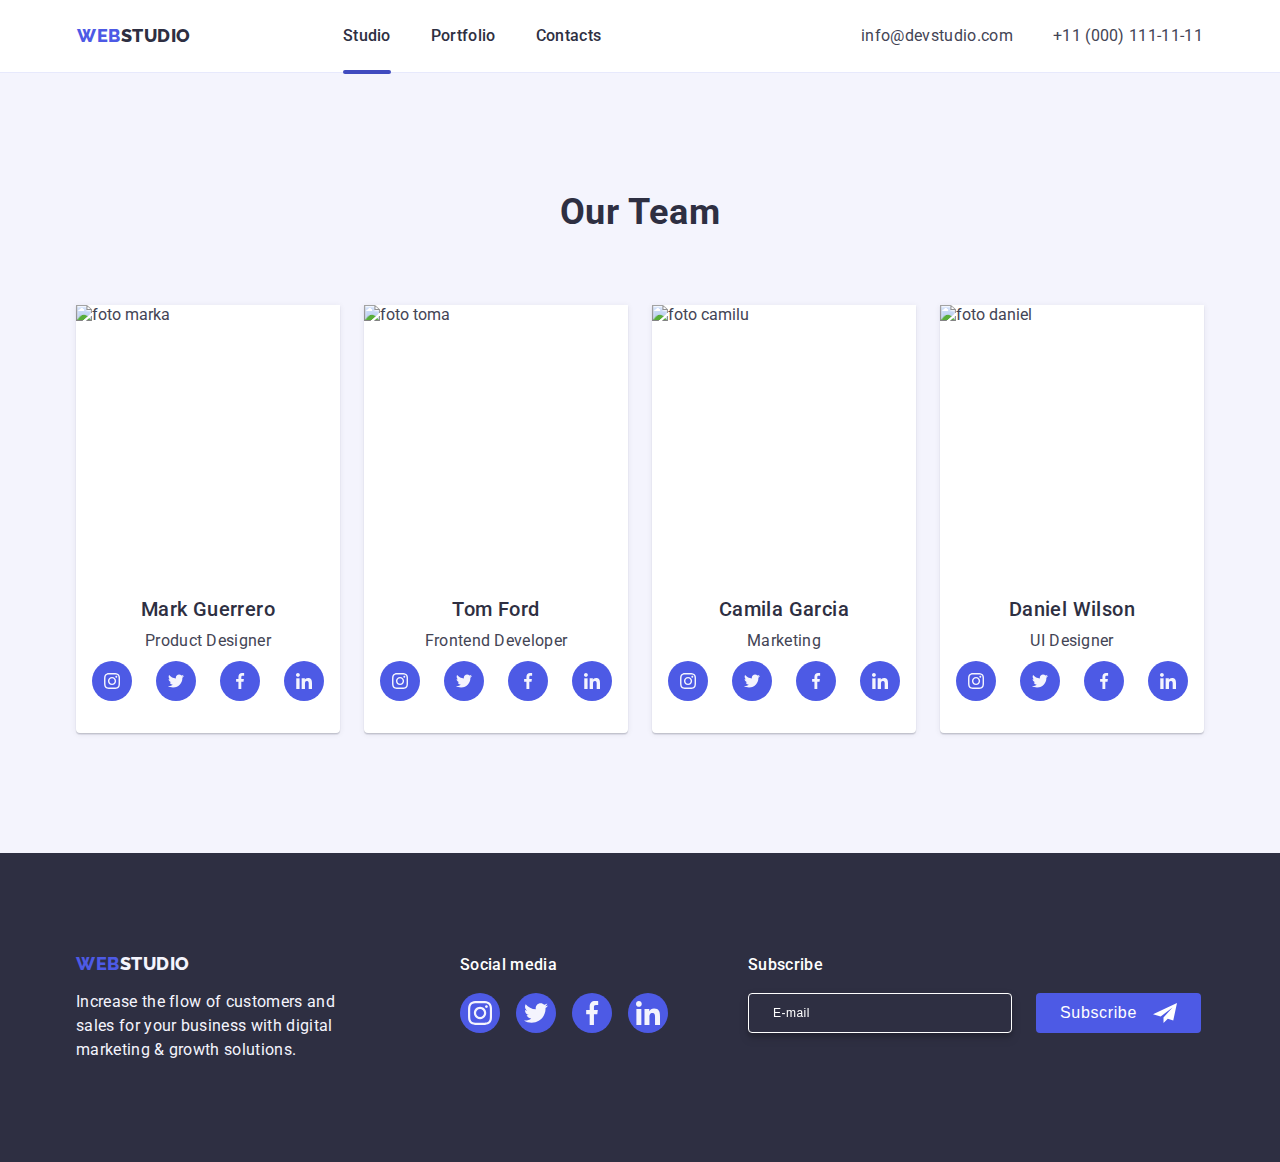
==== commit 3f58e978: "final" ====
--- a/index.html
+++ b/index.html
@@ -18,19 +18,31 @@
       crossorigin="anonymous"
       referrerpolicy="no-referrer"
     />
-    <link rel="stylesheet" href="./css/styles.css" />
+    <link rel="stylesheet" href="./css/reset.css">
+    <link rel="stylesheet" href="./css/vars.css">
+    <link rel="stylesheet" href="./css/components.css">
+    <link rel="stylesheet" href="./css/mobile.css" />
+    <link rel="stylesheet" href="./css/tablet.css">
+    <link rel="stylesheet" href="./css/desktop.css">
+    
   </head>
   <body>
-    <!-- Header -->
+
+             <!-- Header -->
+             
     <header class="header">
-      <div class="container flex">
+      <div class="container flex page-hesder-container">
         <nav class="header-nav">
           <a href="./index.html" class="header-logo logo link zmina"
             >Web<span class="logo-text logo-text-header">Studio</span>
           </a>
           <ul class="header-items list zmina">
             <li class="header-item">
-              <a href="./index.html" class="header-link link zmina psevdo-studio">Studio</a>
+              <a
+                href="./index.html"
+                class="header-link link zmina psevdo-studio"
+                >Studio</a
+              >
             </li>
             <li class="header-item">
               <a href="./portfolio.html" class="header-link link zmina"
@@ -42,6 +54,13 @@
             </li>
           </ul>
         </nav>
+        <!-- ============== Burger menu =============-->
+        <button type="button" class="mobile-menu-open js-open-menu">
+          <svg class="mobile-menu-open_icon" width="32" height="22">
+            <use href="./images/icons.svg#icon-menu-hamburger"></use>
+          </svg>
+        </button>
+        <!-- /============ Burger menu ========== -->
         <address class="adress zmina">
           <ul class="list-contact list">
             <li class="contact-item">
@@ -57,20 +76,89 @@
           </ul>
         </address>
       </div>
+
+      <!-- Mobile menu -->
+
+      <div class="mob-backdrop js-menu-container is-open">
+        <div class="mob-menu ">
+        <button type="button" class="mob-menu-btn js-close-menu">
+          <svg class="mob-menu-icon" width="24" height="24">
+            <use href="./images/icons.svg#icon-close-modal" ></use>
+          </svg>
+        </button>
+         <ul class="mob-menu-list" >
+          <li class="mob-menu-item" ><a href="./index.html" class="mobile-menu-link" >Studio</a></li>
+          <li class="mob-menu-item" ><a href="./portfolio.html" class="mobile-menu-link" >Portfolio</a></li>
+          <li class="mob-menu-item" ><a href="#contacts" class="mobile-menu-link" >Contacts</a></li>
+         </ul>
+         <div class="mob-box">
+          <ul class="list-contact list mob-contacts">
+            <li class="contact-item">
+              <a href="mailto:info@devstudio.com" class="contact-link link"
+                >info@devstudio.com</a
+              >
+            </li>
+            <li>
+              <a href="tel:+110001111111" class="contact-link link"
+                >+11 (000) 111-11-11</a
+              >
+            </li>
+          </ul>
+          <ul class="soc-hub-list list mob-soc">
+            <li class="soc-hub-item">
+              <a href="#" class="soc-hub-link">
+                <svg class="soc-hub-icons" width="24" height="24">
+                  <use href="./images/icons.svg#icon-instagram" />
+                </svg>
+              </a>
+            </li>
+            <li class="soc-hub-item">
+              <a href="#" class="soc-hub-link">
+                <svg class="soc-hub-icons" width="24" height="24">
+                  <use href="./images/icons.svg#icon-twitter" />
+                </svg>
+              </a>
+            </li>
+            <li class="soc-hub-item">
+              <a href="#" class="soc-hub-link">
+                <svg class="soc-hub-icons" width="24" height="24">
+                  <use href="./images/icons.svg#icon-facebook" />
+                </svg>
+              </a>
+            </li>
+            <li class="soc-hub-item">
+              <a href="#" class="soc-hub-link">
+                <svg class="soc-hub-icons" width="24" height="24">
+                  <use href="./images/icons.svg#icon-linkedin" />
+                </svg>
+              </a>
+            </li>
+          </ul>
+         </div>
+      </div>
+      </div>
     </header>
-    <!-- Unical content -->
-    <main class="main-desk">
+
+                    <!-- Unical content -->
+
+    <!-- <main class="main-desk">
       <section class="main-section">
         <div class="container">
           <h1 class="main-title">Effective Solutions for Your Business</h1>
-          <button class="main-btn" type="button" data-modal-open>Order Service</button>
+          <button class="main-btn" type="button" data-modal-open>
+            Order Service
+          </button>
         </div>
-      </section>
-      <!-- Steps -->
-      <section class="sections-steps">
-        <div class="container">
-          <!-- hiden h2 -->
-          <h2 class="title-doing visually-hidden">Steps</h2>
+      </section> -->
+
+                <!-- Steps -->
+
+      <!-- <section class="sections-steps">
+        <div class="container"> -->
+
+               <!-- hiden h2 -->
+
+          <!-- <h2 class="title-doing visually-hidden">Steps</h2>
           <ul class="steps-items list">
             <li class="steps-item list">
               <div class="box-steps-doing">
@@ -122,9 +210,11 @@
             </li>
           </ul>
         </div>
-      </section>
-      <!-- Doing -->
-      <section class="sections-doing">
+      </section> -->
+
+                    <!-- Doing -->
+
+      <!-- <section class="sections-doing">
         <div class="container">
           <h2 class="title-doing">What are we doing</h2>
           <ul class="list-doing list">
@@ -154,8 +244,9 @@
             </li>
           </ul>
         </div>
-      </section>
-      <!-- Team -->
+      </section> -->
+                        <!-- Team -->
+                        
       <section class="section-team">
         <div class="container">
           <h2 class="title-team">Our Team</h2>
@@ -331,7 +422,7 @@
           </ul>
         </div>
       </section>
-      <section class="section-icons">
+      <!-- <section class="section-icons">
         <div class="container">
           <h2 class="title-customers">Customers</h2>
           <ul class="list-customers list">
@@ -379,10 +470,12 @@
             </li>
           </ul>
         </div>
-      </section>
+      </section> -->
     </main>
-    <!-- Footer -->
-    <footer class="footer">
+    
+              <!-- Footer -->
+
+    <footer class="footer" id="contacts">
       <div class="container footer-icon">
         <div class="box-logo">
           <a class="logo link footer-modificate" href="./portfolio.html"
@@ -428,17 +521,117 @@
             </li>
           </ul>
         </div>
+        <div class="box-footer-email">
+        <form
+          class="footer-email-form"
+          name="signup_form"
+          autocomplete="on"
+          novalidate
+        >
+          <label>
+            Subscribe
+            <input
+              type="email"
+              name="email"
+              placeholder="E-mail"
+              class="inp-email"
+            />
+          </label>
+          <button type="submit" class="footer-email-btn">
+            Subscribe
+            <svg class="email-btn-icon" width="24" height="24">
+              <use href="./images/icons.svg#icon-Frame"></use>
+            </svg>
+          </button>
+        </form>
+      </div>
       </div>
     </footer>
-
     <div class="backdrop is-hidden" data-modal>
       <div class="modal">
         <button type="button" class="modal-close-btn" data-modal-close>
           <svg class="modal-close-btn-icon" width="8" height="8">
             <use href="./images/icons.svg#icon-close-modal"></use>
           </svg>
-        </button></div>
-    </div>
+        </button>
+
+        <!-- =============== MODAL FORM STUDIO=========== -->
+        
+        <!-- <form class="modal-form">
+          <p class="subtitle-modal-form">
+            Leave your contacts and we will call you back
+          </p>
+          <label class="modal-form-field">
+            <span class="modal-form-input-desc"> Name </span>
+            <div class="modal-form-input-wraper">
+              <input
+                type="text"
+                name="user_name"
+                class="modal-form-input"
+                required
+                pattern="[a-zA-Z]+"
+                minlength="2"
+              /><svg class="modal-form-input-icon" width="18" height="18">
+                <use href="./images/icons.svg#icon-person-black"></use>
+              </svg>
+            </div>
+          </label>
+          <label class="modal-form-field">
+            <span class="modal-form-input-desc"> Phone </span>
+            <div class="modal-form-input-wraper">
+              <input
+                type="tel"
+                name="user_phone"
+                class="modal-form-input"
+                required
+                pattern="[0-9]{3}-[0-9]{3}-[0-9]{2}-[0-9]{2}"
+                title="xxx-xxx-xx-xx"
+              /><svg class="modal-form-input-icon" width="18" height="18">
+                <use href="./images/icons.svg#icon-phone-black"></use>
+              </svg>
+            </div>
+          </label>
+          <span class="modal-form-input-desc"> Email </span>
+          <div class="modal-form-input-wraper">
+            <input
+              type="text"
+              name="user_email"
+              class="modal-form-input"
+              required
+            />
+            <svg class="modal-form-input-icon" width="18" height="18">
+              <use href="./images/icons.svg#icon-email-black"></use>
+            </svg>
+          </div>
+          <label class="modal-form-field">
+            <span class="modal-form-input-desc"> Comment </span>
+            <textarea
+              name="user_message"
+              class="modal-form-message"
+              placeholder="Text input"
+            ></textarea>
+          </label>
+          <svg class="modal-form-check-desc-icon" width="8" height="8">
+            <use href="./images/icons.svg#icon-Vector"></use>
+          </svg>
+          <input
+            id="user-policy"
+            type="checkbox"
+            name="user-policy"
+            class="modal-form-check visually-hidden"
+          />
+          <label for="user-policy" class="modal-form-check-desc">
+            I accept the terms and conditions of the &nbsp;<a href="#"
+              >Privacy Policy</a
+            >
+          </label>
+          <button type="submit" class="modal-form-btn">Send</button>
+        </form>
+      </div>
+    </div> -->
+
     <script src="./js/modal.js"></script>
+    <script src="./js/mobile-menu.js" >
+    </script>
   </body>
 </html>
--- a/css/vars.css
+++ b/css/vars.css
@@ -0,0 +1,10 @@
+:root {
+    --accent-link: #4d5ae5;
+    --accent-white: #F4F4FD;
+    --accent-hero-btn: #e7e9fc;
+    --accent-footer-soc: #FFFFFF;
+    --accent-title-customers: #2e2f42;
+    --accent-link-custumers: #8e8f99;
+    --accent-act-btn-close-modal: #404BBF;
+    --transition-dur-and-func: 250ms cubic-bezier(0.4, 0, 0.2, 1);
+}--- a/css/components.css
+++ b/css/components.css
@@ -0,0 +1,57 @@
+.link {
+    text-decoration: none;
+}
+
+.list {
+    list-style: none;
+}
+
+body {
+    font-family: 'Roboto', sans-serif;
+    text-decoration: none;
+    background-color: #FFFFFF;
+    color: #434455;
+}
+
+
+.adress {
+    font-style: normal;
+    padding-top: 24px;
+    padding-bottom: 24px;
+}
+
+.logo-text {
+    font-family: 'Raleway', sans-serif;
+    font-style: normal;
+    font-weight: 800;
+    font-size: 18px;
+    line-height: 1.17;
+    display: flex;
+    align-items: center;
+    letter-spacing: 0.03em;
+    text-transform: uppercase;
+}
+
+.logo-text-header {
+    color: #2E2F42;
+}
+
+.logo-text-footer {
+    color: var(--accent-white);
+}
+
+.header-logo {
+    /* font-family: 'Raleway',sans-serif;;
+    font-style: normal;
+    font-weight: 800;
+    font-size: 18px;
+    line-height: 1.17;
+    display: flex;
+    align-items: center;
+    text-transform: uppercase;
+    letter-spacing: 0.03em;
+    color: #4D5AE5; */
+    margin-right: 76px;
+    padding-top: 24px;
+    padding-bottom: 24px;
+}--- a/css/mobile.css
+++ b/css/mobile.css
@@ -0,0 +1,1115 @@
+/* ================== Psevdoelement============== */
+*,
+*::before,
+*::after {
+    box-sizing: border-box;
+}
+
+/* У цієї блокової моделі властивості width і height встановлюють фінальні розміри елемента,
+а не його області вмісту. Контент автоматично «стискається» таким чином,
+щоб всередині контейнера ще помістилися padding і border. */
+
+.psevdo-studio::after {
+    display: flex;
+    align-items: center;
+    width: 48px;
+    height: 4px;
+    background-color: #404BBF;
+    content: '';
+    /* margin-top: 20px; */
+    position: absolute;
+    bottom: -2px;
+    left: 0;
+    border-radius: 2px;
+}
+
+.psevdo-portfolio::after {
+    display: flex;
+    align-items: center;
+    width: 66px;
+    height: 4px;
+    background-color: #404BBF;
+    content: '';
+    /* margin-top: 20px; */
+    position: absolute;
+    bottom: -2px;
+    left: 0;
+    border-radius: 2px;
+}
+/* ================/Psevdoelements============== */
+
+.container {
+    width: 100%;
+    margin: 0 auto;
+    padding-left: 16px;
+    padding-right: 16px;
+    padding-bottom: 0;
+    padding-top: 0;
+}
+
+/* =================Header================ */
+.header {
+    border-bottom: 1px solid #e7e9fc;
+    box-shadow: rgba(46, 47, 66, 0.08);
+}
+
+
+.header-link {
+    display: none;
+    font-style: normal;
+    font-weight: 500;
+    font-size: 16px;
+    line-height: 1.5;
+    letter-spacing: 0.02em;
+    color: #2E2F42;
+    padding-top: 24px;
+    padding-bottom: 24px;
+    position: relative;
+    transition: color var(--transition-dur-and-func);
+}
+
+.header-link:hover,
+.header-link:focus {
+    color: #404BBF;
+}
+
+.header-items {
+    display: none;
+    margin-left: 76px;
+}
+
+.contact-link {
+    font-style: normal;
+    font-weight: 400;
+    font-size: 12px;
+    line-height: 1.17;
+    letter-spacing: 0.04em;
+    color: #434455;
+    transition: color var(--transition-dur-and-func);
+}
+
+.contact-link:hover,
+.contact-link:focus {
+    color: #404BBF;
+}
+
+.header-items {
+    display: none;
+    gap: 40px;
+}
+
+.header-item {
+    /* width: calc((100% - 80px) / 3); */
+}
+
+
+.adress {
+    display: none;
+}
+
+/* центування лого і бургера в моб меню */
+.page-hesder-container {
+    display: flex;
+    align-items: center;
+    justify-content: space-between;
+}
+
+
+
+.mobile-menu-open {
+    width:32px;
+    height: 22px;
+    background-color: transparent;
+    border: none;
+    padding: 0;
+}
+
+.mob-backdrop {
+    position: fixed;
+    top: 0;
+    left: 0;
+    width: 100%;
+    height: 100%;
+    background-color: rgba(78, 76, 76, 0.1);
+}
+.mob-menu {
+    position: absolute;
+    max-width: 428px;
+    width: 100%;
+    height: 100%;
+    z-index: 1000;
+    top: 50%;
+    left: 50%;
+    background-color: #FFFFFF;
+    transform: translate(-50%,-50%);
+
+    padding: 80px 35px 40px 40px;
+    flex-direction: column;
+    justify-content: space-between;
+}
+.mob-menu-btn {
+    position: absolute;
+    top: 24px;
+    right: 24px;
+}
+.mob-menu-list {
+    display: flex;
+    flex-direction: column;
+    gap: 40px;
+}
+.mob-soc {
+    justify-content: space-between;
+    max-width: 328px;
+    margin-left: auto;
+    margin-right: auto;
+}
+.mob-contacts {
+    margin-bottom: 48px;
+    display: flex;
+    flex-direction: column-reverse;
+}
+
+
+@media screen and (max-width: 767.98px) {
+    .mob-menu{
+        display: flex;
+    }
+    
+}
+
+.is-open {
+    visibility: hidden;
+    opacity: 0;
+    pointer-events: none;
+}
+ 
+.mobile-menu-link {
+    font-weight: 700;
+        font-size: 36px;
+        line-height: 1.11;
+        letter-spacing: 0.02em;
+        text-transform: capitalize;
+        color: #2E2F42;
+}
+
+
+/* ====================/Header============= */
+
+/* =========================Main====================== */
+
+.main-section {
+    background-color: #2e2f42;
+    padding-top: 112px;
+    padding-bottom: 112px;
+    background-image: linear-gradient(rgba(46, 47, 66, 0.7), rgba(46, 47, 66, 0.7)), url(../images/people-office.jpg);
+    max-width: 1440px;
+    background-repeat: no-repeat;
+    background-position: center;
+    background-size: cover;
+    margin: 0 auto;
+}
+
+.flex {
+    display: flex;
+
+}
+
+.main-title {
+    font-family: 'Roboto';
+    font-style: normal;
+    font-weight: 700;
+    font-size: 36px;
+    line-height: 1.11;
+    text-align: center;
+    letter-spacing: 0.02em;
+    color: #FFFFFF;
+    margin-bottom: 72px;
+    max-width: 496px;
+    margin-right: auto;
+    margin-left: auto;
+}
+
+.main-btn {
+    font-family: "Roboto", sans-serif;
+    font-style: normal;
+    display: block;
+    font-weight: 500;
+    font-size: 16px;
+    line-height: 1.5;
+    display: block;
+    align-items: center;
+    letter-spacing: 0.04em;
+    background-color: #4D5AE5;
+    color: #FFFFFF;
+    cursor: pointer;
+    margin-left: auto;
+    margin-right: auto;
+    padding: 16px 32px;
+    box-shadow: rgba(0, 0, 0, 0.15);
+    border-radius: 4px;
+    min-width: 169px;
+    height: 56px;
+    border: none;
+    transition: background-color, color var(--transition-dur-and-func);
+}
+
+.main-btn:hover,
+.main-btn:focus {
+    background-color: #404BBF;
+    color: #FFFFFF;
+}
+
+/* ========== Sections 2Steps ========== */
+
+.title-steps {
+    font-style: normal;
+    font-weight: 500;
+    font-size: 36px;
+    line-height: 1.11;
+    letter-spacing: 0.02em;
+    color: #2E2F42;
+}
+
+.text {
+    font-style: normal;
+    font-weight: 400;
+    font-size: 16px;
+    line-height: 1.5;
+    letter-spacing: 0.02em;
+    color: #434455;
+}
+
+
+.steps-items {
+    background-color: #FFFFFF;
+}
+
+.sections-steps {
+    padding-bottom: 96px;
+    padding-top: 96px;
+    padding-right: 0;
+    padding-left: 0;
+}
+.box-steps-doing {
+    display: none;
+    align-items: center;
+    justify-content: center;
+    height: 112px;
+    background-color: #f4f4fd;
+    border-radius: 4px;
+    margin-bottom: 8px;
+}
+
+.steps-items {
+    display: none;
+    gap: 24px;
+}
+
+.title-steps {
+    margin-bottom: 8px;
+}
+
+.steps-item {
+    width: calc((100% - 72px) / 4);
+}
+/* =================== Section 3 - Doing=============== */
+
+.sections-doing {
+    padding-bottom: 120px;
+}
+
+.title-doing {
+    display: none;
+    font-style: normal;
+    font-weight: 700;
+    font-size: 36px;
+    line-height: 1.11;
+    text-align: center;
+    letter-spacing: 0.02em;
+    text-transform: capitalize;
+    color: #2E2F42;
+
+    margin-bottom: 72px;
+}
+
+.list-doing {
+    display: none;
+    gap: 24px;
+}
+
+.item-doing {
+    width: calc((100% - 48px) / 3);
+}
+
+/*=================== Hiden H2 ============ */
+
+.visually-hidden {
+    position: absolute;
+    width: 1px;
+    height: 1px;
+    margin: -1px;
+    border: 0;
+    padding: 0;
+    white-space: nowrap;
+    clip-path: inset(100%);
+    clip: rect(0 0 0 0);
+    overflow: hidden;
+}
+/* ==================================== */
+
+/* ================= Sections 4 Team  ================== */
+
+/* .section-team .container {
+    padding-left: 82px;
+    padding-right: 82px;
+} */
+
+.section-team {
+    background-color: var(--accent-white);
+    padding-top: 96px;
+    padding-bottom: 96px;
+}
+
+.title-team {
+    font-style: normal;
+    font-weight: 700;
+    font-size: 36px;
+    line-height: 1.11;
+    text-align: center;
+    letter-spacing: 0.02em;
+    text-transform: capitalize;
+    color: #2E2F42;
+    margin-bottom: 72px;
+}
+
+.list-team {
+    display: flex;
+    justify-content: center;
+    flex-wrap: wrap;
+    gap: 72px;
+}
+
+.item-team {
+    width: 264px;
+    background-color: #FFFFFF;
+    /* width: calc((100%) / 1); */
+    box-shadow: 0px 1px 6px rgba(46, 47, 66, 0.08), 0px 1px 1px rgba(46, 47, 66, 0.16), 0px 2px 1px rgba(46, 47, 66, 0.08);
+    border-radius: 0px 0px 4px 4px;
+}
+
+.bloc-list-team {
+    padding: 32px 0;
+    /* padding-top: 32px;
+    padding-bottom: 32px; */
+}
+
+.item-social-hub {
+    width: 40px;
+    height: 40px;
+}
+
+.link-social-hub {
+    display: flex;
+    align-items: center;
+    justify-content: center;
+    width: 100%;
+    height: 100%;
+    background-color: var(--accent-link);
+    border-radius: 50%;
+    transition: background-color var(--transition-dur-and-func);
+}
+
+.link-social-hub:hover,
+.link-social-hub:focus {
+    background-color: #404bbf;
+}
+
+
+.items-social-hub {
+    display: flex;
+    justify-content: center;
+    gap: 24px;
+}
+
+
+.bloc-list-team {
+    padding-top: 32px;
+    padding-bottom: 32px;
+}
+
+
+.icon-soc-hub-team {
+    fill: var(--accent-white);
+}
+
+.caption-team {
+    font-style: normal;
+    font-weight: 500;
+    font-size: 20px;
+    line-height: 1.2;
+    text-align: center;
+    letter-spacing: 0.02em;
+    color: #2E2F42;
+    margin-bottom: 8px;
+}
+
+
+.profesion {
+    font-style: normal;
+    font-weight: 400;
+    font-size: 16px;
+    line-height: 1.5;
+    text-align: center;
+    letter-spacing: 0.02em;
+    color: #434455;
+    margin-bottom: 8px;
+}
+
+.team {
+    background-color: var(--accent-white);
+}
+
+/* ================ /Team ==============*/
+
+/* ==================  Sections icons  ============== */
+
+.section-icons {
+    padding: 120px 0 120px;
+}
+
+.title-customers {
+    font-size: 36px;
+    line-height: 1.1;
+    color: var(--accent-title-customers);
+    margin-bottom: 72px;
+    text-align: center;
+    letter-spacing: 0.02em;
+    text-transform: capitalize;
+}
+
+.link-customers {
+    width: 100%;
+    height: 100%;
+    border: 1px solid #8e8f99;
+    border-radius: 4px;
+    display: flex;
+    align-items: center;
+    justify-content: center;
+    color: var(--accent-link-custumers);
+    transition: background-color var(--transition-dur-and-func), color var(--transition-dur-and-func);
+}
+
+.link-customers:hover,
+.link-customers:focus {
+    border-color: #404bbf;
+    color: #404bbf;
+}
+
+.list-customers {
+    display: flex;
+    gap: 24px;
+    height: 88px;
+}
+
+
+.item-customers {
+    width: calc((100% - 120px) / 6);
+}
+
+.icons-customers {
+    fill: currentColor;
+}
+
+/* ==========Footer============= */
+
+.logo {
+    font-family: 'Raleway', sans-serif;
+    font-style: normal;
+    font-weight: 800;
+    font-size: 18px;
+    line-height: 1.17;
+    display: flex;
+    align-items: center;
+    text-transform: uppercase;
+    letter-spacing: 0.03em;
+    color: #4D5AE5;
+}
+
+
+.text-footer-link {
+    font-weight: 400;
+    font-size: 16px;
+    line-height: 1.5;
+    letter-spacing: 0.02em;
+    color: var(--accent-white);
+    /* margin-bottom: 16px; */
+}
+
+
+.footer-icon {
+    display: flex;
+    align-items: baseline;
+}
+
+
+
+.subtitle-soc {
+    font-weight: 500;
+    font-size: 16px;
+    line-height: 1.5;
+    letter-spacing: 0.02em;
+    color: var(--accent-footer-soc);
+    margin-bottom: 16px;
+}
+
+.soc-hub-list {
+    display: flex;
+    gap: 16px;
+}
+
+.soc-hub-item {
+    width: 40px;
+    height: 40px;
+}
+
+.soc-hub-link {
+    width: 100%;
+    height: 100%;
+    background-color: var(--accent-link);
+    border-radius: 50%;
+    display: flex;
+    align-items: center;
+    justify-content: center;
+    transition: background-color var(--transition-dur-and-func);
+}
+
+.soc-hub-link:hover,
+.soc-hub-link:focus {
+    background-color: #31d0aa;
+}
+
+.soc-hub-icons {
+    fill: var(--accent-white);
+}
+
+/* ====================== /Footer ========= */
+
+/* ======================  Modal window ========= */
+.backdrop {
+    position: fixed;
+    z-index: 100;
+    top: 0;
+    left: 0;
+    width: 100%;
+    height: 100%;
+    background-color: rgba(46, 47, 66, 0.4);
+
+    transition: opacity var(--transition-dur-and-func), visibility var(--transition-dur-and-func);
+}
+
+.backdrop.is-hidden {
+    opacity: 0;
+    visibility: hidden;
+    pointer-events: none;
+}
+
+.modal {
+    position: absolute;
+    top: 50%;
+    left: 50%;
+    transform: translate(-50%, -50%);
+    width: 408px;
+    height: 584px;
+    background-color: #FCFCFC;
+    box-shadow: rgba(0, 0, 0, 0.2);
+    border-radius: 4px;
+    padding-top: 72px;
+    padding-right: 24px;
+    padding-left: 24px;
+    padding-bottom: 24px;
+}
+
+.modal-close-btn {
+    position: absolute;
+    top: 24px;
+    right: 24px;
+    display: flex;
+    justify-content: center;
+    align-items: center;
+    width: 24px;
+    height: 24px;
+    border-radius: 50%;
+    background-color: #E7E9FC;
+    border: 1px solid rgba(0, 0, 0, 0.1);
+    padding: 0;
+    transition: background-color var(--transition-dur-and-func);
+}
+
+.modal-close-btn:hover,
+.modal-close-btn:focus {
+    background-color: var(--accent-act-btn-close-modal);
+}
+
+.modal-close-btn-icon {
+    transition: fill var(--transition-dur-and-func);
+}
+
+.modal-close-btn:hover .modal-close-btn-icon,
+.modal-close-btn:focus .modal-close-btn-icon {
+    fill: var(--accent-footer-soc);
+}
+
+/* ====================== / Modal window ========= */
+.modal-form {
+    display: flex;
+    flex-direction: column;
+}
+
+.modal-form-field {
+    margin-top: 8px;
+}
+
+.modal-form-input-desc {
+    font-weight: 400;
+    font-size: 12px;
+    line-height: 1.17;
+    letter-spacing: 0.04em;
+    color: #8E8F99;
+    margin-bottom: 4px;
+    margin-top: 8px;
+}
+
+.modal-form-input {
+    display: block;
+    width: 100%;
+    height: 40px;
+    border: 1px solid rgba(46, 47, 66, 0.4);
+    border-radius: 4px;
+    padding-left: 38px;
+    color: black;
+    /* колір тексту введення */
+    font-size: 16px;
+    transition: border-color, fill var(--transition-dur-and-func);
+
+}
+
+.modal-form-input:focus {
+    outline: none;
+    border-color: #4D5AE5;
+}
+
+.modal-form-input:focus+.modal-form-input-icon {
+    fill: #4D5AE5;
+}
+
+.subtitle-modal-form {
+    align-items: center;
+    text-align: center;
+    font-weight: 500;
+    font-size: 16px;
+    line-height: 1.5;
+    letter-spacing: 0.02em;
+    color: #2E2F42;
+}
+
+.modal-form-input-wraper {
+    position: relative;
+}
+
+.modal-form-input-icon {
+    position: absolute;
+    top: 50%;
+    left: 16px;
+    transform: translateY(-50%);
+    transition: fill var(--transition-dur-and-func);
+}
+
+.modal-form-message {
+    width: 100%;
+    height: 120px;
+    padding: 10px 16px;
+    border-radius: 4px;
+    resize: none;
+    font-weight: 400;
+    font-size: 12px;
+    line-height: 1.17;
+    letter-spacing: 0.04em;
+    transition: border-color, fill var(--transition-dur-and-func);
+}
+
+.modal-form-message:focus {
+    outline: none;
+    border-color: #4D5AE5;
+}
+
+.modal-form-message::placeholder {
+    /* font-size: 16px; */
+    color: rgba(46, 47, 66, 0.4);
+    /* text-transform: uppercase; */
+}
+
+.modal-form-input-desc {
+    font-weight: 400;
+    font-size: 12px;
+    line-height: 1.17;
+    letter-spacing: 0.04em;
+    color: rgba(46, 47, 66, 0.4);
+}
+
+.modal-form-check-desc {
+    display: flex;
+    align-items: center;
+    font-weight: 400;
+    font-size: 12px;
+    line-height: 1.17;
+    letter-spacing: 0.04em;
+    color: rgba(46, 47, 66, 0.4);
+    margin-bottom: 24px;
+}
+
+.modal-form-check-desc::before {
+    display: block;
+    width: 16px;
+    height: 16px;
+    border: 1px solid rgba(46, 47, 66, 0.4);
+    border-radius: 2px;
+    content: '';
+    margin-right: 8px;
+    cursor: pointer;
+}
+
+.modal-form-check {
+    width: 16px;
+    height: 16px;
+    /* background: #404BBF; */
+    /* border: 1px solid #404BBF; */
+    border-radius: 2px;
+}
+
+.modal-form-check:checked + .modal-form-check-desc::before {
+    /* background-color: red; */
+    background-image: url(../images/Property.jpg);
+}
+
+.modal-form-check:focus + .modal-form-check-desc {
+    /* outline: 4px solid #404bbf; */
+    /* border: #404BBF var(--transition-dur-and-func); */
+}
+
+.modal-form-btn {
+    display: block;
+    min-width: 169px;
+    height: 56px;
+    border: none;
+    font-size: 16px;
+    line-height: 1.5;
+    align-items: center;
+    letter-spacing: 0.04em;
+    background-color: #4D5AE5;
+    color: #FFFFFF;
+    padding: 16px 32px;
+    box-shadow: rgba(0, 0, 0, 0.15);
+    border-radius: 4px;
+    align-self: center;
+}
+
+.modal-form-btn:hover,
+.modal-form-btn:focus {
+    /* background: #020310 var(--transition-dur-and-func); */
+    box-shadow: 0px 4px 4px rgba(0, 0, 0, 0.15) var(--transition-dur-and-func);
+}
+
+.modal-form-check-desc-icon {
+    /* background-color: #404BBF; */
+    /* border: #404bbf; */
+}
+
+/* ======================== / MODAL FORM ================================== */
+
+/* =================   PORTFOLIO  ============ */
+
+.header {
+    font-style: normal;
+}
+
+
+/* ===========Hero=========== */
+
+.main-hero-btn {
+    padding-top: 96px;
+    padding-bottom: 120px;
+}
+
+.caption-text {
+    font-family: 'Roboto', sans-serif;
+    text-decoration: none;
+    font-style: normal;
+    font-weight: 500;
+    font-size: 20px;
+    line-height: 1.2;
+    letter-spacing: 0.02em;
+    color: #2E2F42;
+
+}
+
+
+.desk-list {
+    font-family: 'Roboto', sans-serif;
+    font-style: normal;
+    font-weight: 400;
+    font-size: 16px;
+    line-height: 1.5;
+    letter-spacing: 0.02em;
+    color: #434455;
+}
+
+
+.hero-pages {
+    text-decoration: none;
+    display: flex;
+    justify-content: center;
+    gap: 24px;
+    margin-bottom: 72px;
+}
+
+
+.hero-btn {
+    font-family: "Roboto", sans-serif;
+    font-style: normal;
+    font-weight: 500;
+    font-size: 16px;
+    line-height: 1.5;
+    display: flex;
+    align-items: center;
+    text-align: center;
+    letter-spacing: 0.04em;
+    background-color: var(--accent-white);
+    color: var(--accent-link);
+    cursor: pointer;
+    padding: 12px 24px;
+    border: 1px solid var(--accent-hero-btn);
+    border-radius: 4px;
+    transition: background-color var(--transition-dur-and-func), color var(--transition-dur-and-func), border var(--transition-dur-and-func), box-shadow var(--transition-dur-and-func);
+}
+
+.hero-btn:hover,
+.hero-btn:focus {
+    background-color: #404BBF;
+    color: #FFFFFF;
+    border: 1px solid transparent;
+    box-shadow: 0px 3px 1px rgba(0, 0, 0, 0.1), 0px 2px 1px rgba(0, 0, 0, 0.08), 0px 2px 2px rgba(0, 0, 0, 0.12);
+}
+
+.hero-links {
+    display: block;
+    transition: box-shadow var(--transition-dur-and-func), transform var(--transition-dur-and-func);
+}
+
+.hero-links:hover,
+.hero-links:focus {
+    box-shadow: 0px 1px 6px rgba(46, 47, 66, 0.08), 0px 1px 1px rgba(46, 47, 66, 0.16), 0px 2px 1px rgba(46, 47, 66, 0.08);
+}
+
+/* =============== Overlay ========== */
+
+.overlay {
+    background: #4D5AE5;
+    font-weight: 400;
+    font-size: 16px;
+    line-height: 1.5;
+    letter-spacing: 0.02em;
+    color: #F4F4FD;
+    padding-top: 40px;
+    padding-bottom: 164px;
+    padding-right: 32px;
+    padding-left: 32px;
+    position: absolute;
+    left: 0;
+    top: 0;
+    width: 100%;
+    height: 100%;
+    overflow: auto;
+    /* overflow-y: scroll; */
+    /* скрол по осі y для контенту якщо він буде більший за розміри батьк ел (дів) */
+    transform: translate(0, 100%);
+    transition: transform var(--transition-dur-and-func);
+}
+
+.lists-apps-wrapper {
+    position: relative;
+    overflow: hidden;
+    /* приховає текс який вийде за дів */
+}
+
+
+.lists-apps {
+    display: flex;
+    flex-wrap: wrap;
+    column-gap: 24px;
+    row-gap: 48px;
+}
+
+.lists-apps-item {
+    width: calc((100% - 48px) / 3);
+}
+
+.hero-links:hover .overlay,
+.hero-links:focus .overlay {
+    transform: translate(0, 0);
+
+}
+
+.bloc-list-apps {
+    padding: 32px 16px;
+    border: 1px solid #e7e9fc;
+    border-top: none;
+}
+
+
+.caption-text {
+    margin-bottom: 8px;
+}
+
+.heding-text {
+    font-weight: 500;
+    font-size: 20px;
+    line-height: 1.2;
+    letter-spacing: 0.02em;
+    color: #2E2F42;
+}
+
+
+.heading-subtitle {
+    font-weight: 400;
+    font-size: 16px;
+    line-height: 24px;
+    letter-spacing: 0.02em;
+    color: #434455;
+}
+
+
+/* =======Footer======= */
+
+.footer .logo {
+    margin-bottom: 16px;
+}
+
+.footer {
+    display: flex;
+    background-color: #2e2f42;
+    padding-top: 96px;
+    padding-bottom: 96px;
+    /* outline: solid red; */
+}
+
+.footer-modificate {
+    display: inline-block;
+    /* margin-bottom: 16px; */
+}
+
+.text-footer-link {
+    max-width: 264px;
+}
+
+.footer-email-btn {
+    font-weight: 500;
+    font-size: 16px;
+    line-height: 1.5;
+    display: flex;
+    align-items: center;
+    text-align: center;
+    padding: 12px 24px;
+    border: none;
+    justify-content: center;
+    margin-left: 24px;
+    /* margin-right: 159px; */
+    background: #4D5AE5;
+    border-radius: 4px;
+    letter-spacing: 0.04em;
+    color: #FFFFFF;
+    min-width: 165px;
+    height: 40px;
+    margin-top: 40px;
+}
+
+.footer-email-form {
+    display: flex;
+    flex-wrap: wrap;
+    font-weight: 500;
+    font-size: 16px;
+    line-height: 1.5;
+    letter-spacing: 0.02em;
+    color: #FFFFFF;
+    justify-content: center;
+
+}
+
+.box-footer-email {
+    display: flex;
+    justify-content: center;
+    align-items: center;
+    /* outline: solid red; */
+}
+
+.email-btn-icon {
+    margin-left: 16px;
+
+}
+
+.inp-email {
+    background: #2E2F42;
+    font-weight: 400;
+    font-size: 12px;
+    line-height: 1.2;
+    display: flex;
+    align-items: center;
+    letter-spacing: 0.04em;
+    color: #FFFFFF;
+    border: 1px solid #FFFFFF;
+    box-shadow: 0px 4px 4px rgba(0, 0, 0, 0.15);
+    filter: drop-shadow(0px 4px 4px rgba(0, 0, 0, 0.15));
+    border-radius: 4px;
+    min-width: 264px;
+    height: 40px;
+    margin-top: 16px;
+    padding-left: 8px;
+}
+
+.footer .container div {
+    /* outline: solid green; */
+    text-align: center;
+}
+
+.inp-email::placeholder {
+    font-style: normal;
+    font-weight: 400;
+    font-size: 12px;
+    line-height: 2;
+    display: flex;
+    align-items: center;
+    letter-spacing: 0.04em;
+    color: #FFFFFF;
+    width: 100%;
+    padding-left: 16px;
+
+}
+
+.footer-icon {
+    /* outline: solid red; */
+    flex-wrap: wrap;
+    justify-content: center;
+    gap: 72px;
+}
+
+
+/* ==========Mobile first======= */
+
+@media screen and (min-width: 480px) {
+    .container {
+        width: 428px;
+    }
+
+
+
+
+}--- a/css/tablet.css
+++ b/css/tablet.css
@@ -0,0 +1,94 @@
+@media screen and (min-width: 768px) {
+  /* ======Header====== */
+
+  .container {
+    width: 768px;
+  }
+  .header-nav {
+    display: flex;
+    align-items: center;
+  }
+
+  .header-link {
+    display: flex;
+  }
+
+  .header-items {
+    display: flex;
+  }
+
+  .mobile-menu-open {
+    display: none;
+  }
+
+  .mob-backdrop {
+    display: none;
+}
+
+  .adress {
+      display: block;
+  }
+
+  .list-contact {
+      display: block;
+      gap: 40px;
+  }
+
+  /* ========= / Header ======= */
+
+  /* ========== Main Hero ========= */
+
+  .main-title {
+    font-size: 56px;
+    line-height: 1.07;
+    letter-spacing: 0.02em;
+    margin-bottom: 36px;
+  }
+  /* ========== Sections 2 Steps ========== */
+
+  /* ========== Sections 3 Doing ========= */
+
+  /* ========== Sections 4 Team  ================== */
+
+
+.item-team {
+    background-color: #FFFFFF;
+    width: calc((100% - 48px) / 2);
+
+
+
+}
+.section-team .container {
+    padding-left: 108px;
+    padding-right: 108px;
+}
+
+.list-team {
+    gap: 64px 24px;
+}
+
+.box-footer-email {
+    display: flex;
+    justify-content: center;
+    align-items: center;
+    /* outline: solid red; */
+}
+
+
+
+
+
+
+.footer-icon {
+    justify-content: flex-start;
+    gap: 72px 24px;
+    padding-left: 108px;
+}
+.footer .container div {
+    text-align: left;
+}
+
+
+
+
+}--- a/css/desktop.css
+++ b/css/desktop.css
@@ -0,0 +1,99 @@
+@media screen and (min-width: 1158px) {
+  /* ======Header====== */
+
+  .container {
+    width: 1158px;
+  }
+  .contact-link {
+    font-size: 16px;
+    line-height: 1.5;
+    letter-spacing: 0.02em;
+  }
+.adress {
+    display: flex;
+}
+.list-contact {
+    display: flex;
+}
+  /* ========= / Header ======= */
+
+  /* ========== Main Hero ========= */
+  .main-section {
+    padding-top: 188px;
+    padding-bottom: 188px;
+  }
+  .main-title {
+      margin-bottom: 48px;
+  }
+/* ========== Sections 2 Steps ========== */
+
+.title-steps {
+    font-size: 20px;
+    line-height: 1.2;
+}
+
+.sections-steps {
+    padding-bottom: 120px;
+    padding-top: 120px;
+}
+
+.box-steps-doing {
+    display: flex;
+}
+
+.steps-items {
+    display: flex;
+}
+/* ========== Sections 3 Doing ========= */
+
+.title-doing {
+    display: flex;
+}
+
+.list-doing {
+    display: flex;
+}
+/* =========== Sections 4 Team  ================== */
+
+.section-team {
+    padding-top: 120px;
+    padding-bottom: 120px;
+}
+.item-team {
+    width: calc((100% - 72px) / 4);
+}
+
+.section-team .container {
+    padding-left: 15px;
+    padding-right: 15px;
+}
+
+.footer {
+    padding-top: 100px;
+    padding-bottom: 100px;
+}
+  
+.box-logo {
+    margin-right: 120px;
+}
+.box-footer-email {
+    margin-left: 80px;
+}
+.footer-icon {
+    padding-left: 15px;
+    gap: 0;
+}
+
+
+
+
+
+
+
+
+
+
+
+
+
+}
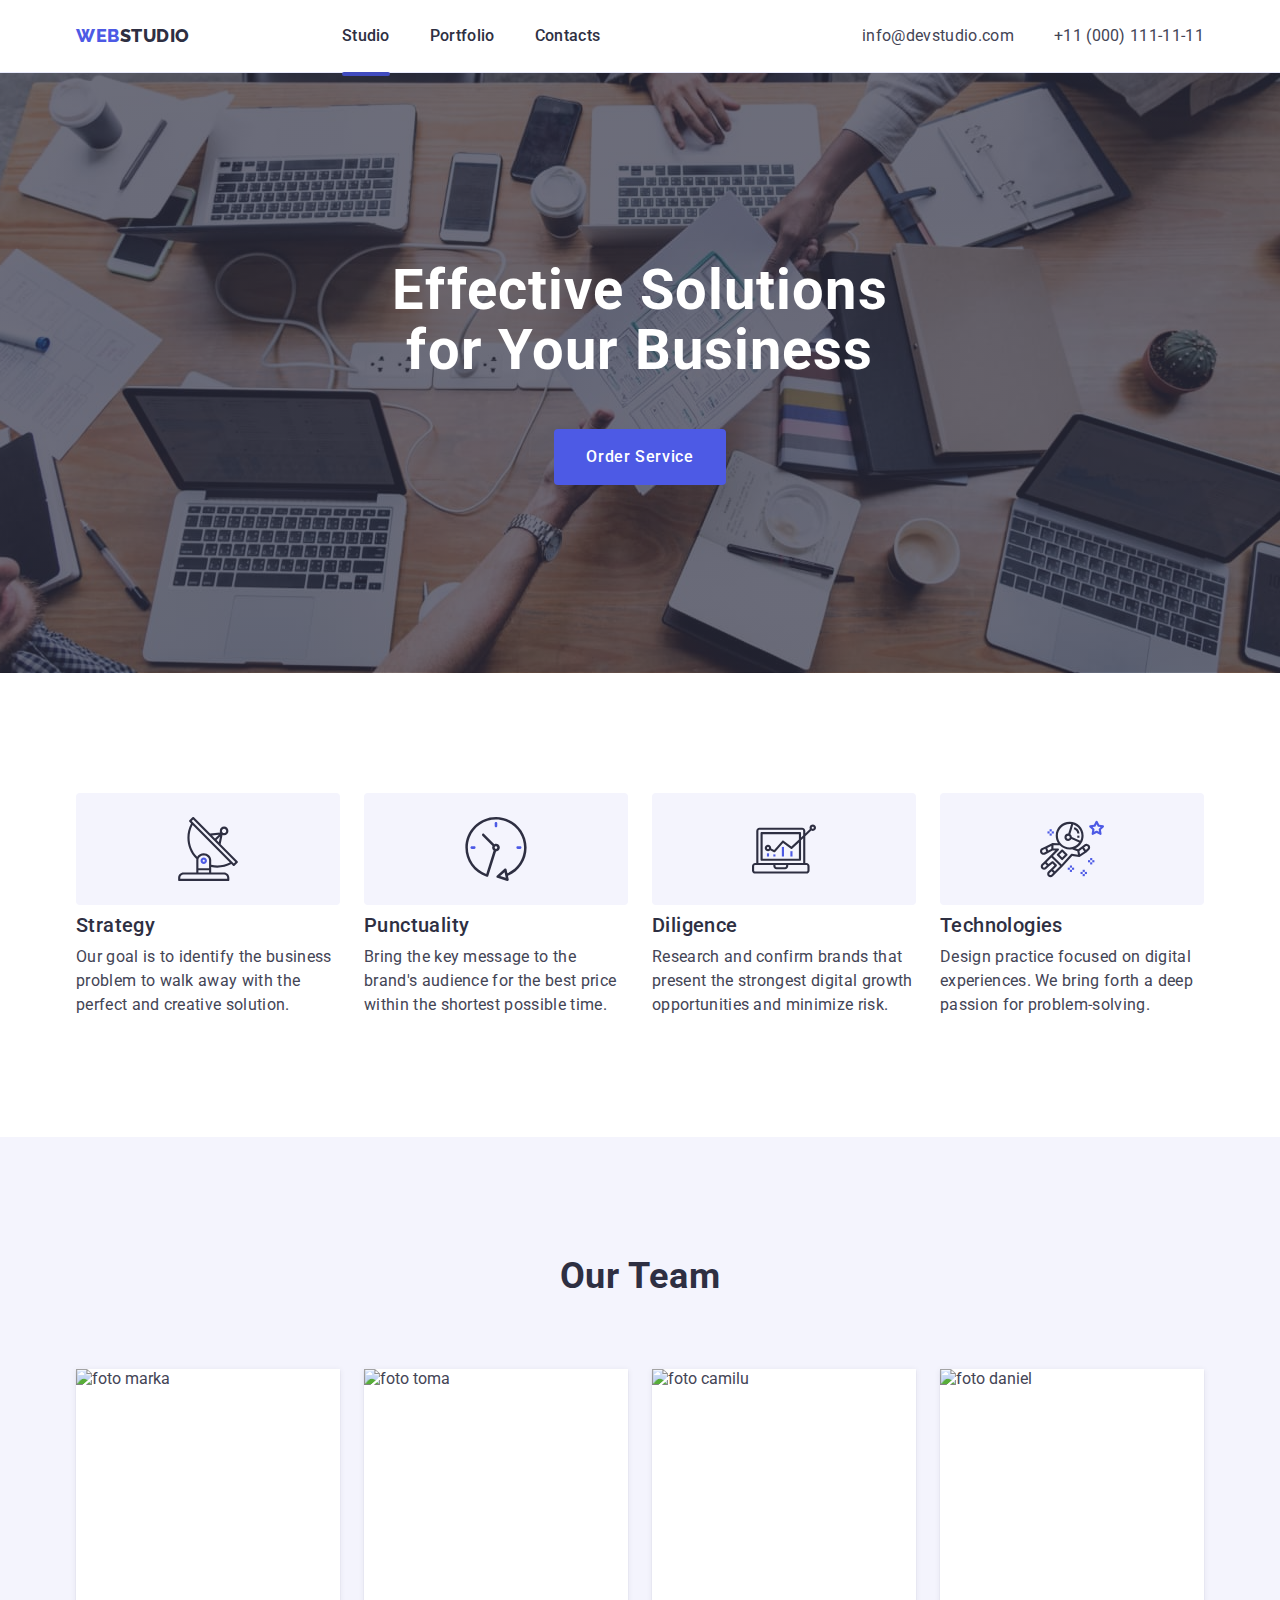
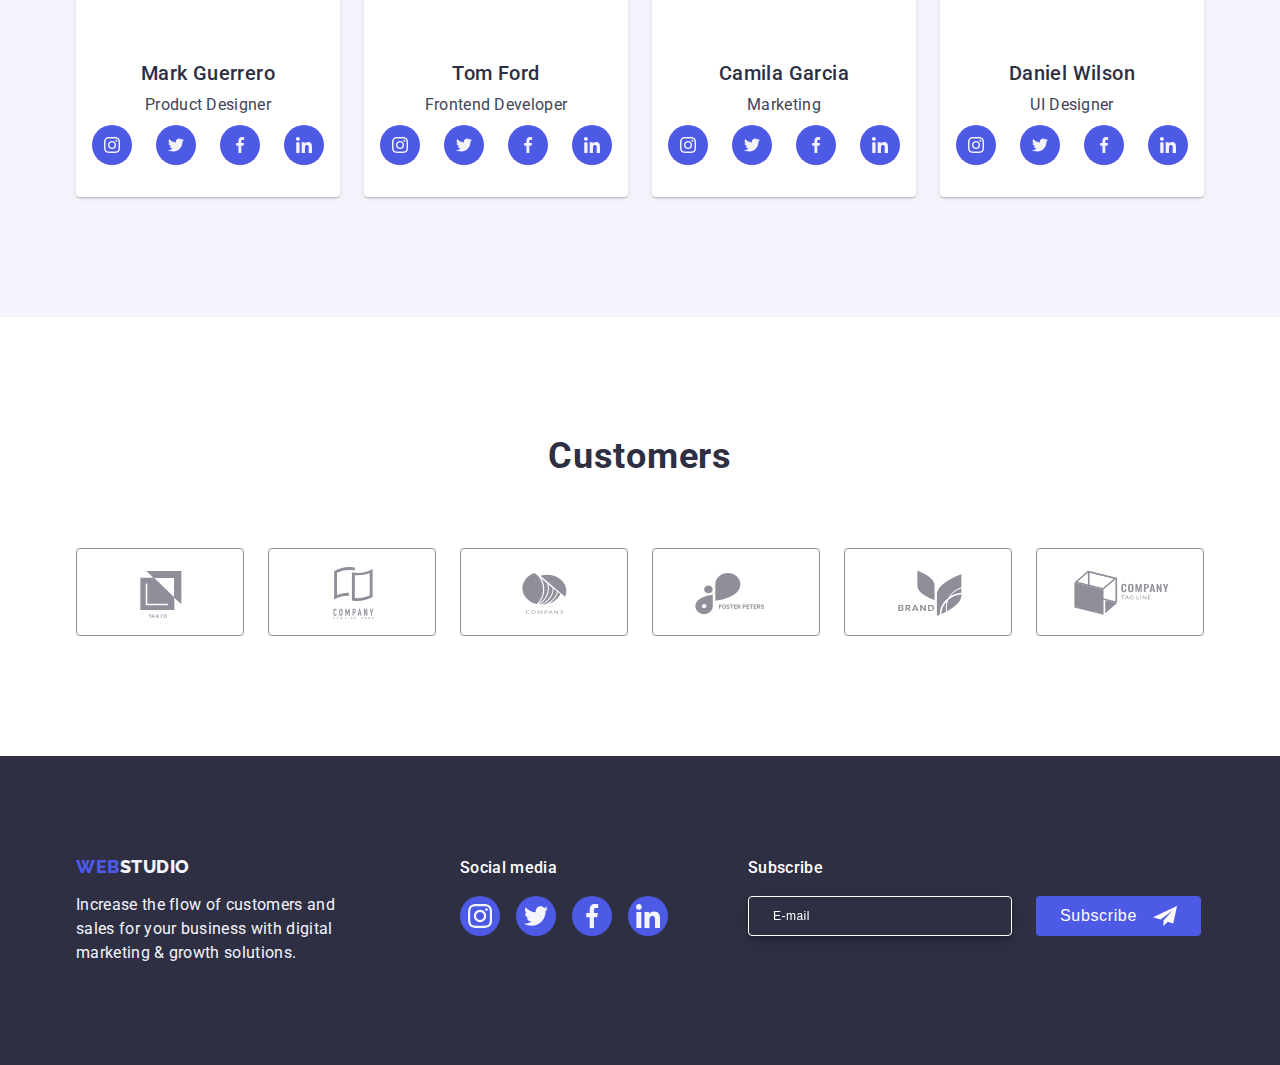
==== commit 19b80075: "xxx" ====
--- a/index.html
+++ b/index.html
@@ -141,7 +141,7 @@
 
                     <!-- Unical content -->
 
-    <!-- <main class="main-desk">
+    <main class="main-desk">
       <section class="main-section">
         <div class="container">
           <h1 class="main-title">Effective Solutions for Your Business</h1>
@@ -149,16 +149,16 @@
             Order Service
           </button>
         </div>
-      </section> -->
+      </section> 
 
                 <!-- Steps -->
 
-      <!-- <section class="sections-steps">
-        <div class="container"> -->
+      <section class="sections-steps">
+        <div class="container">
 
                <!-- hiden h2 -->
 
-          <!-- <h2 class="title-doing visually-hidden">Steps</h2>
+          <h2 class="title-doing visually-hidden" hidden>Steps</h2>
           <ul class="steps-items list">
             <li class="steps-item list">
               <div class="box-steps-doing">
@@ -210,11 +210,11 @@
             </li>
           </ul>
         </div>
-      </section> -->
+      </section>
 
                     <!-- Doing -->
 
-      <!-- <section class="sections-doing">
+      <section class="sections-doing">
         <div class="container">
           <h2 class="title-doing">What are we doing</h2>
           <ul class="list-doing list">
@@ -244,7 +244,7 @@
             </li>
           </ul>
         </div>
-      </section> -->
+      </section>
                         <!-- Team -->
                         
       <section class="section-team">
@@ -294,7 +294,7 @@
               </div>
             </li>
             <li class="item-team list">
-              <img
+              <img srcset="./images/team/tom-ford.jpg 1x, ./images/team/tom-ford.jpg 2x"
                 src="./images/team/tom-ford.jpg"
                 alt="foto toma"
                 width="264"
@@ -422,7 +422,7 @@
           </ul>
         </div>
       </section>
-      <!-- <section class="section-icons">
+      <section class="section-icons">
         <div class="container">
           <h2 class="title-customers">Customers</h2>
           <ul class="list-customers list">
@@ -470,7 +470,7 @@
             </li>
           </ul>
         </div>
-      </section> -->
+      </section>
     </main>
     
               <!-- Footer -->
@@ -557,7 +557,7 @@
 
         <!-- =============== MODAL FORM STUDIO=========== -->
         
-        <!-- <form class="modal-form">
+        <form class="modal-form">
           <p class="subtitle-modal-form">
             Leave your contacts and we will call you back
           </p>
@@ -628,7 +628,7 @@
           <button type="submit" class="modal-form-btn">Send</button>
         </form>
       </div>
-    </div> -->
+    </div>
 
     <script src="./js/modal.js"></script>
     <script src="./js/mobile-menu.js" >
--- a/css/mobile.css
+++ b/css/mobile.css
@@ -18,7 +18,7 @@
     content: '';
     /* margin-top: 20px; */
     position: absolute;
-    bottom: -2px;
+    bottom: -4px;
     left: 0;
     border-radius: 2px;
 }
@@ -32,7 +32,7 @@
     content: '';
     /* margin-top: 20px; */
     position: absolute;
-    bottom: -2px;
+    bottom: -4px;
     left: 0;
     border-radius: 2px;
 }
@@ -282,6 +282,9 @@
 
 .steps-items {
     background-color: #FFFFFF;
+    flex-wrap: wrap;
+    display: flex;
+    gap: 72px 24px;
 }
 
 .sections-steps {
@@ -300,22 +303,18 @@
     margin-bottom: 8px;
 }
 
-.steps-items {
-    display: none;
-    gap: 24px;
-}
-
 .title-steps {
     margin-bottom: 8px;
 }
 
 .steps-item {
-    width: calc((100% - 72px) / 4);
+    width: calc((100%));
 }
 /* =================== Section 3 - Doing=============== */
 
 .sections-doing {
     padding-bottom: 120px;
+    display: none;
 }
 
 .title-doing {
@@ -333,7 +332,6 @@
 }
 
 .list-doing {
-    display: none;
     gap: 24px;
 }
 
@@ -474,7 +472,7 @@
 /* ==================  Sections icons  ============== */
 
 .section-icons {
-    padding: 120px 0 120px;
+    padding: 96px 0;
 }
 
 .title-customers {
@@ -507,13 +505,14 @@
 
 .list-customers {
     display: flex;
-    gap: 24px;
+    flex-wrap: wrap;
+    gap: 72px 16px;
+}
+
+
+.item-customers {
+    width: calc((100% - 32px) / 2);
     height: 88px;
-}
-
-
-.item-customers {
-    width: calc((100% - 120px) / 6);
 }
 
 .icons-customers {
@@ -618,7 +617,7 @@
     top: 50%;
     left: 50%;
     transform: translate(-50%, -50%);
-    width: 408px;
+    width: 100%;
     height: 584px;
     background-color: #FCFCFC;
     box-shadow: rgba(0, 0, 0, 0.2);
@@ -749,15 +748,19 @@
 }
 
 .modal-form-input-desc {
+    display: block;
     font-weight: 400;
     font-size: 12px;
     line-height: 1.17;
     letter-spacing: 0.04em;
     color: rgba(46, 47, 66, 0.4);
+    margin-bottom: 4px;
 }
 
 .modal-form-check-desc {
     display: flex;
+    flex-wrap: wrap;
+    gap: 5px;
     align-items: center;
     font-weight: 400;
     font-size: 12px;
@@ -765,6 +768,15 @@
     letter-spacing: 0.04em;
     color: rgba(46, 47, 66, 0.4);
     margin-bottom: 24px;
+}
+
+.modal-form-check-desc a {
+    font-weight: 400;
+        font-size: 12px;
+        line-height: 1.33;
+        letter-spacing: 0.04em;
+        text-decoration-line: underline;
+        color: #4D5AE5;
 }
 
 .modal-form-check-desc::before {
@@ -1104,10 +1116,12 @@
 
 /* ==========Mobile first======= */
 
-@media screen and (min-width: 480px) {
+@media screen and (min-width: 428px) {
     .container {
         width: 428px;
     }
+        .modal {
+            width: 408px;}
 
 
 
--- a/css/tablet.css
+++ b/css/tablet.css
@@ -11,6 +11,8 @@
 
   .header-link {
     display: flex;
+    /* padding-top: 16px;
+    padding-bottom: 16px; */
   }
 
   .header-items {
@@ -88,6 +90,22 @@
     text-align: left;
 }
 
+.item-customers {
+    width: calc((100% - 48px) / 3);
+}
+.list-customers {
+    gap: 72px 24px;
+}
+
+.section-icons .container {
+    padding: 0 108px;
+}
+
+.steps-item {
+    width: calc((100% - 48px) / 2);
+}
+
+
 
 
 
--- a/css/desktop.css
+++ b/css/desktop.css
@@ -3,6 +3,8 @@
 
   .container {
     width: 1158px;
+    padding-left: 15px;
+    padding-right: 15px;
   }
   .contact-link {
     font-size: 16px;
@@ -41,13 +43,11 @@
     display: flex;
 }
 
-.steps-items {
-    display: flex;
-}
 /* ========== Sections 3 Doing ========= */
 
 .title-doing {
     display: flex;
+    justify-content: center;
 }
 
 .list-doing {
@@ -85,14 +85,24 @@
 }
 
 
+.item-customers {
+    width: calc((100% - 120px) / 6);
+}
 
 
 
-
-
-
-
-
+.list-customers {
+    gap: 24px;
+}
+.section-icons {
+    padding: 120px 0;
+}
+.section-icons .container {
+    padding: 0 15px;
+}
+.steps-item {
+    width: calc((100% - 72px) / 4);
+}
 
 
 
